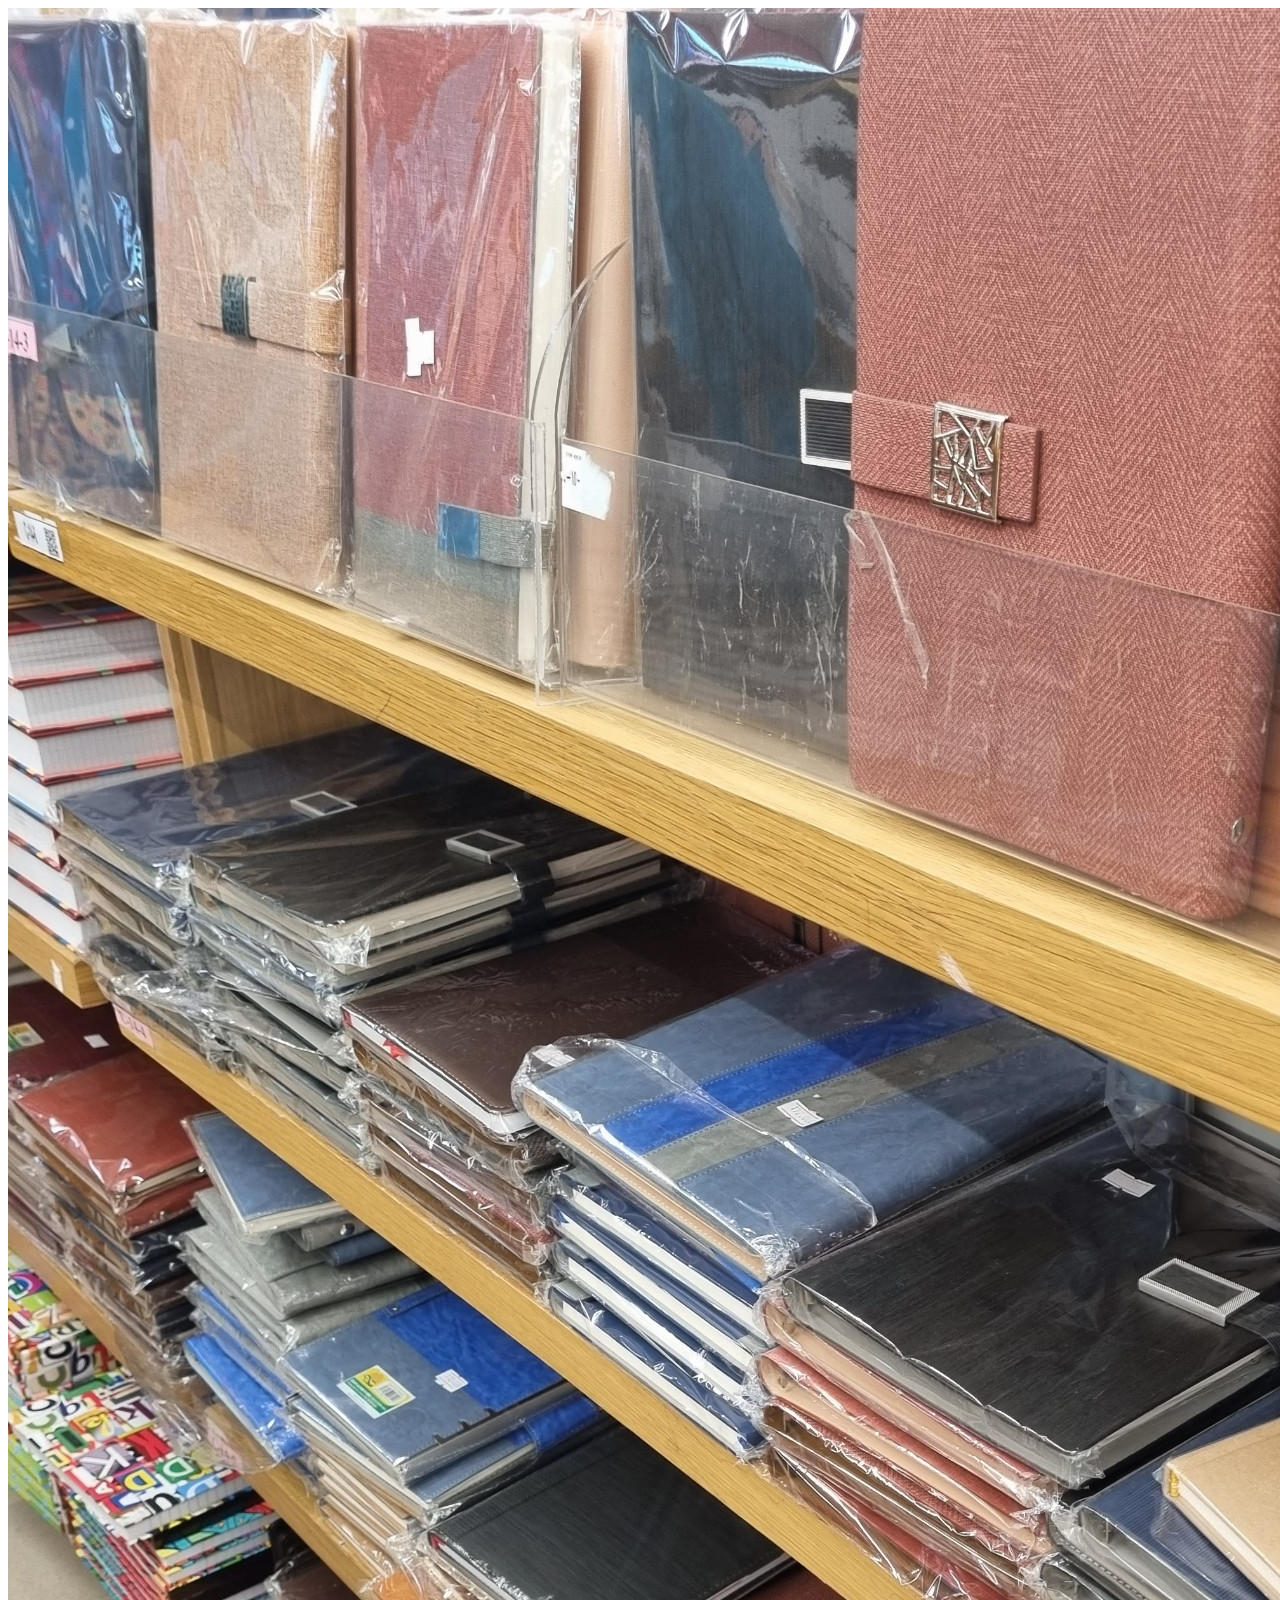
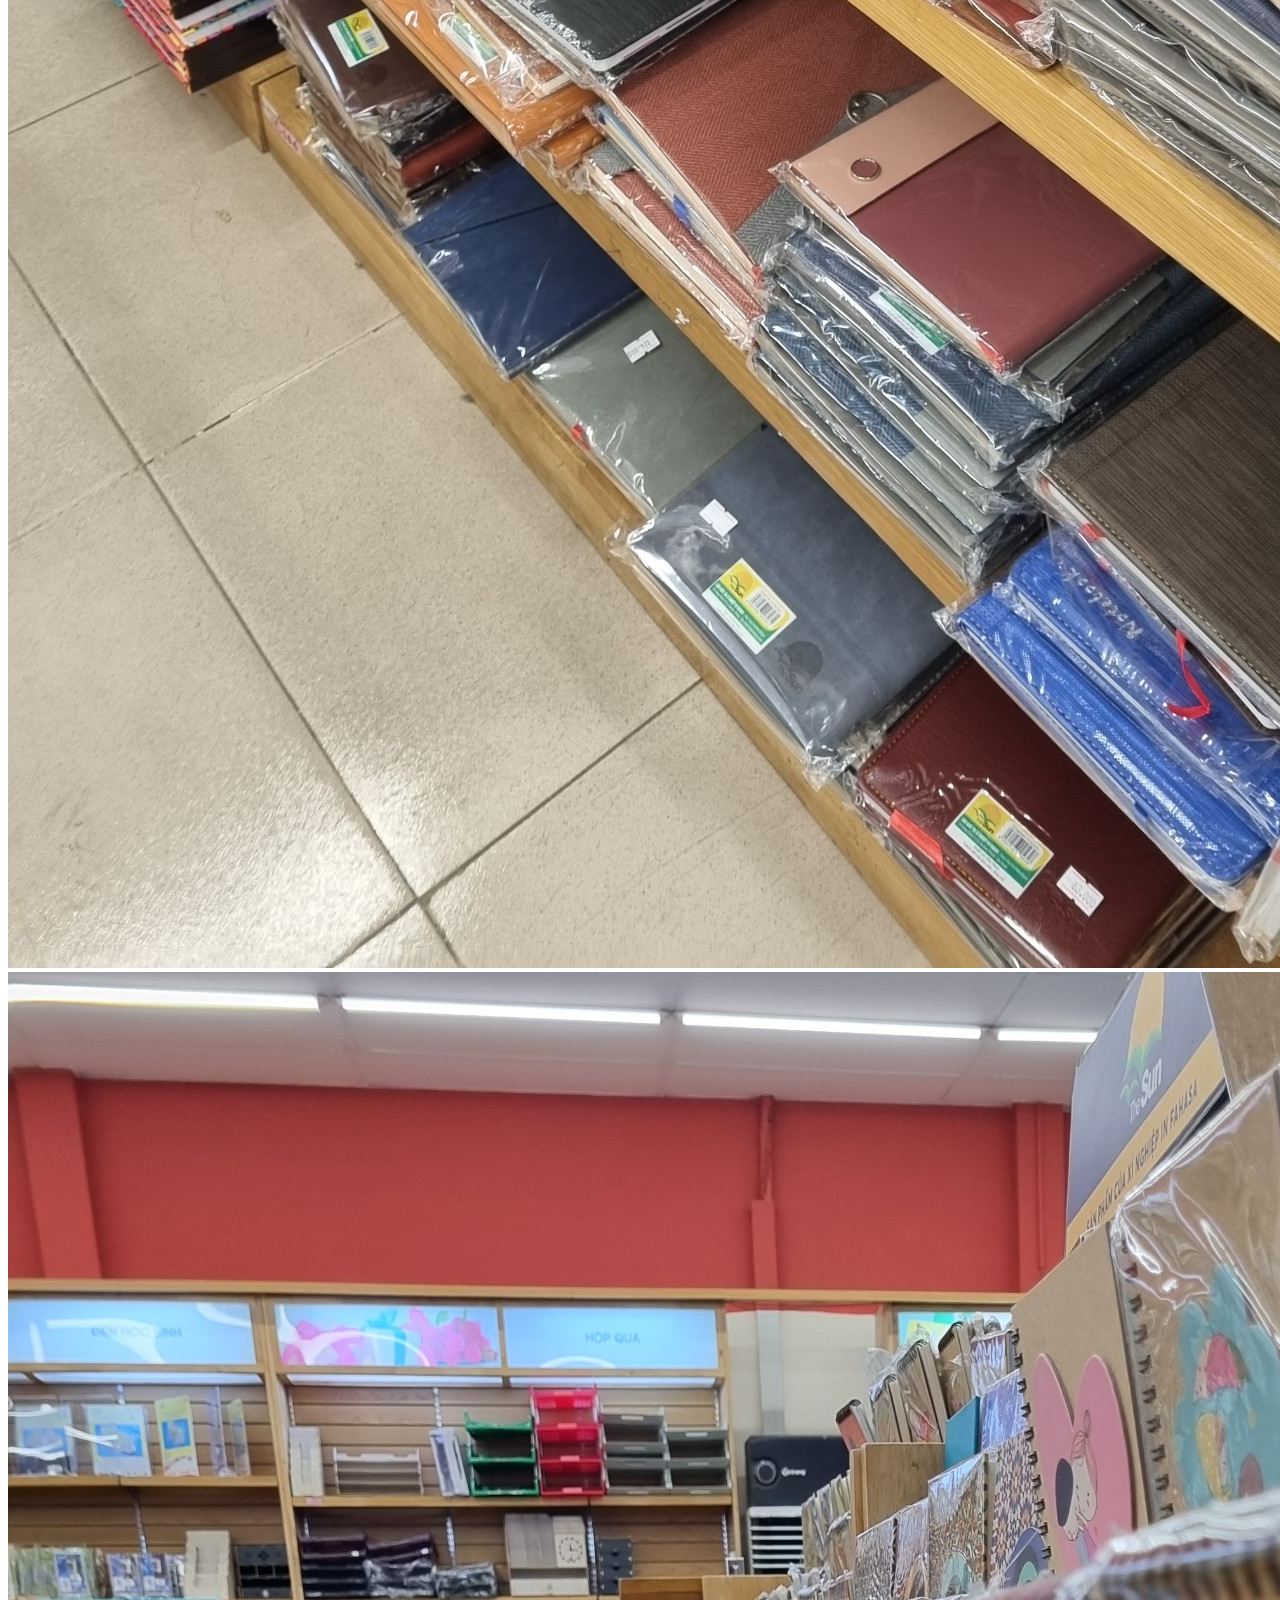
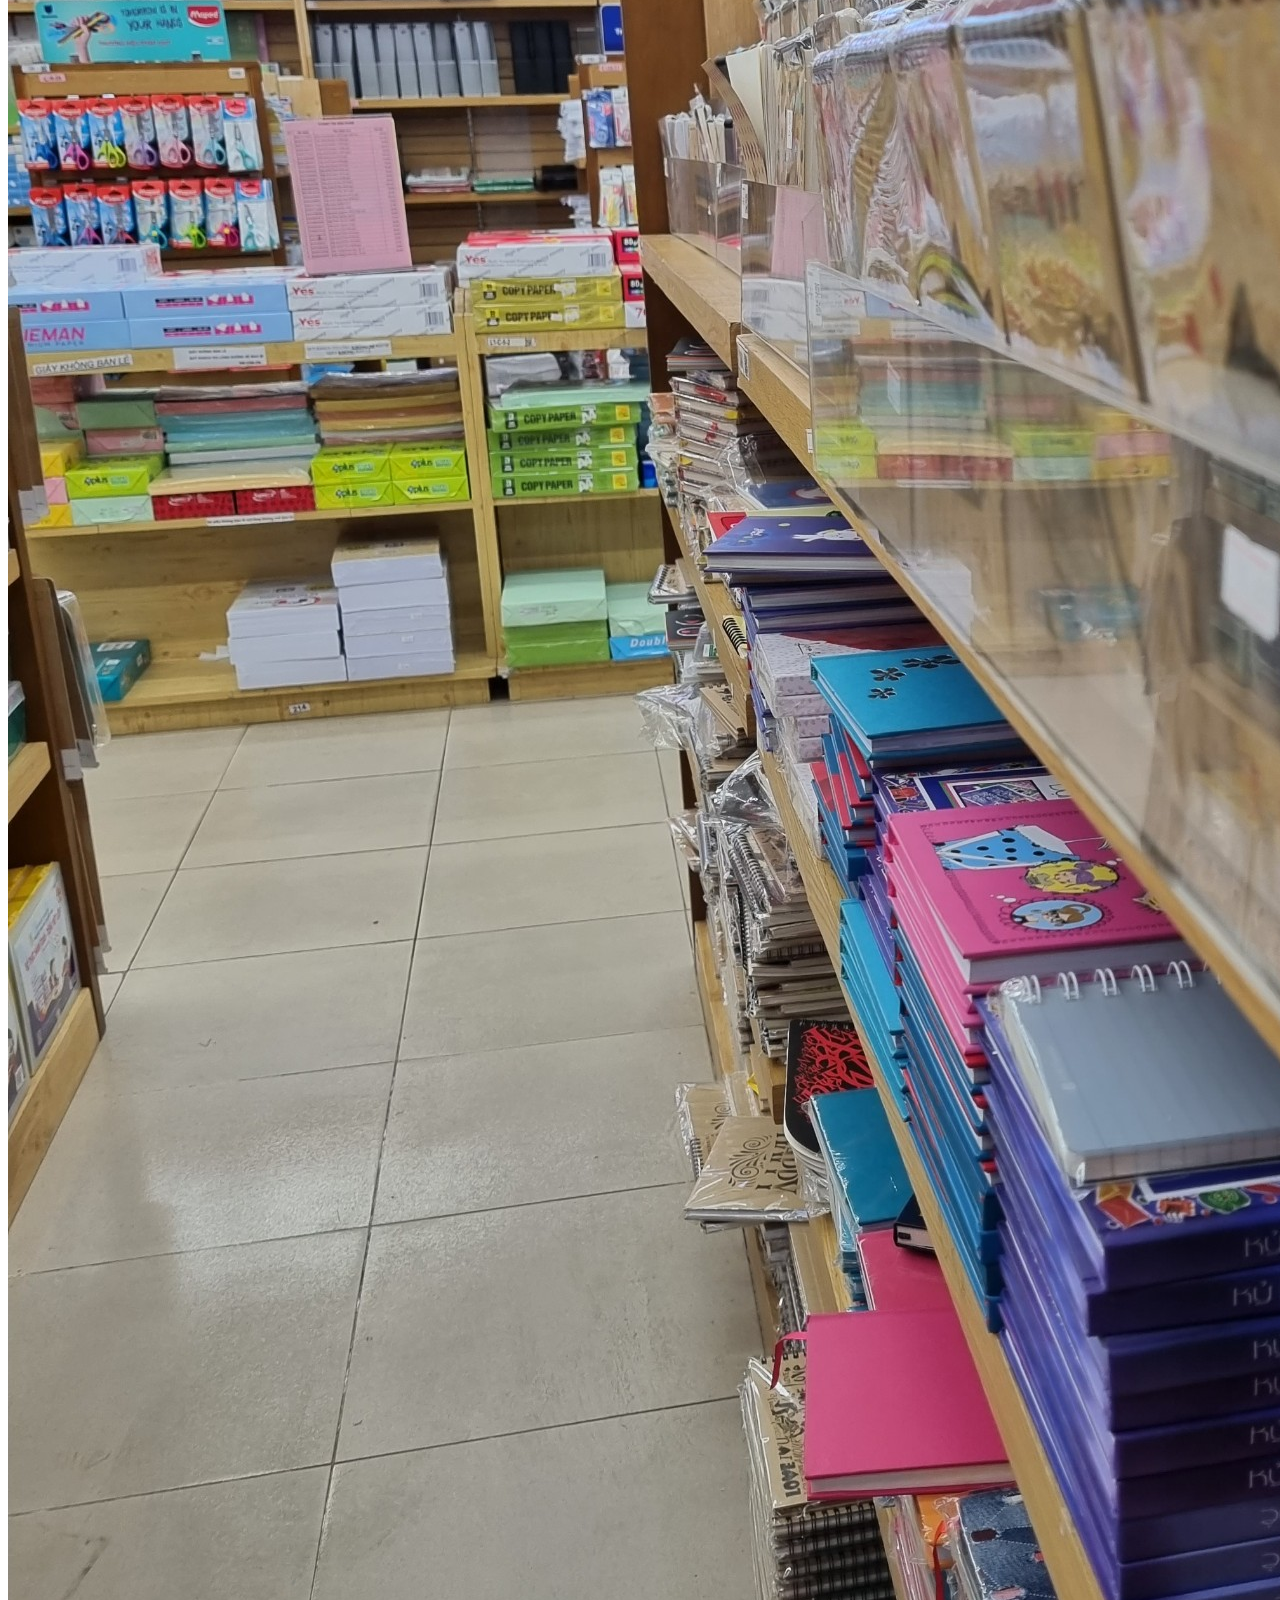
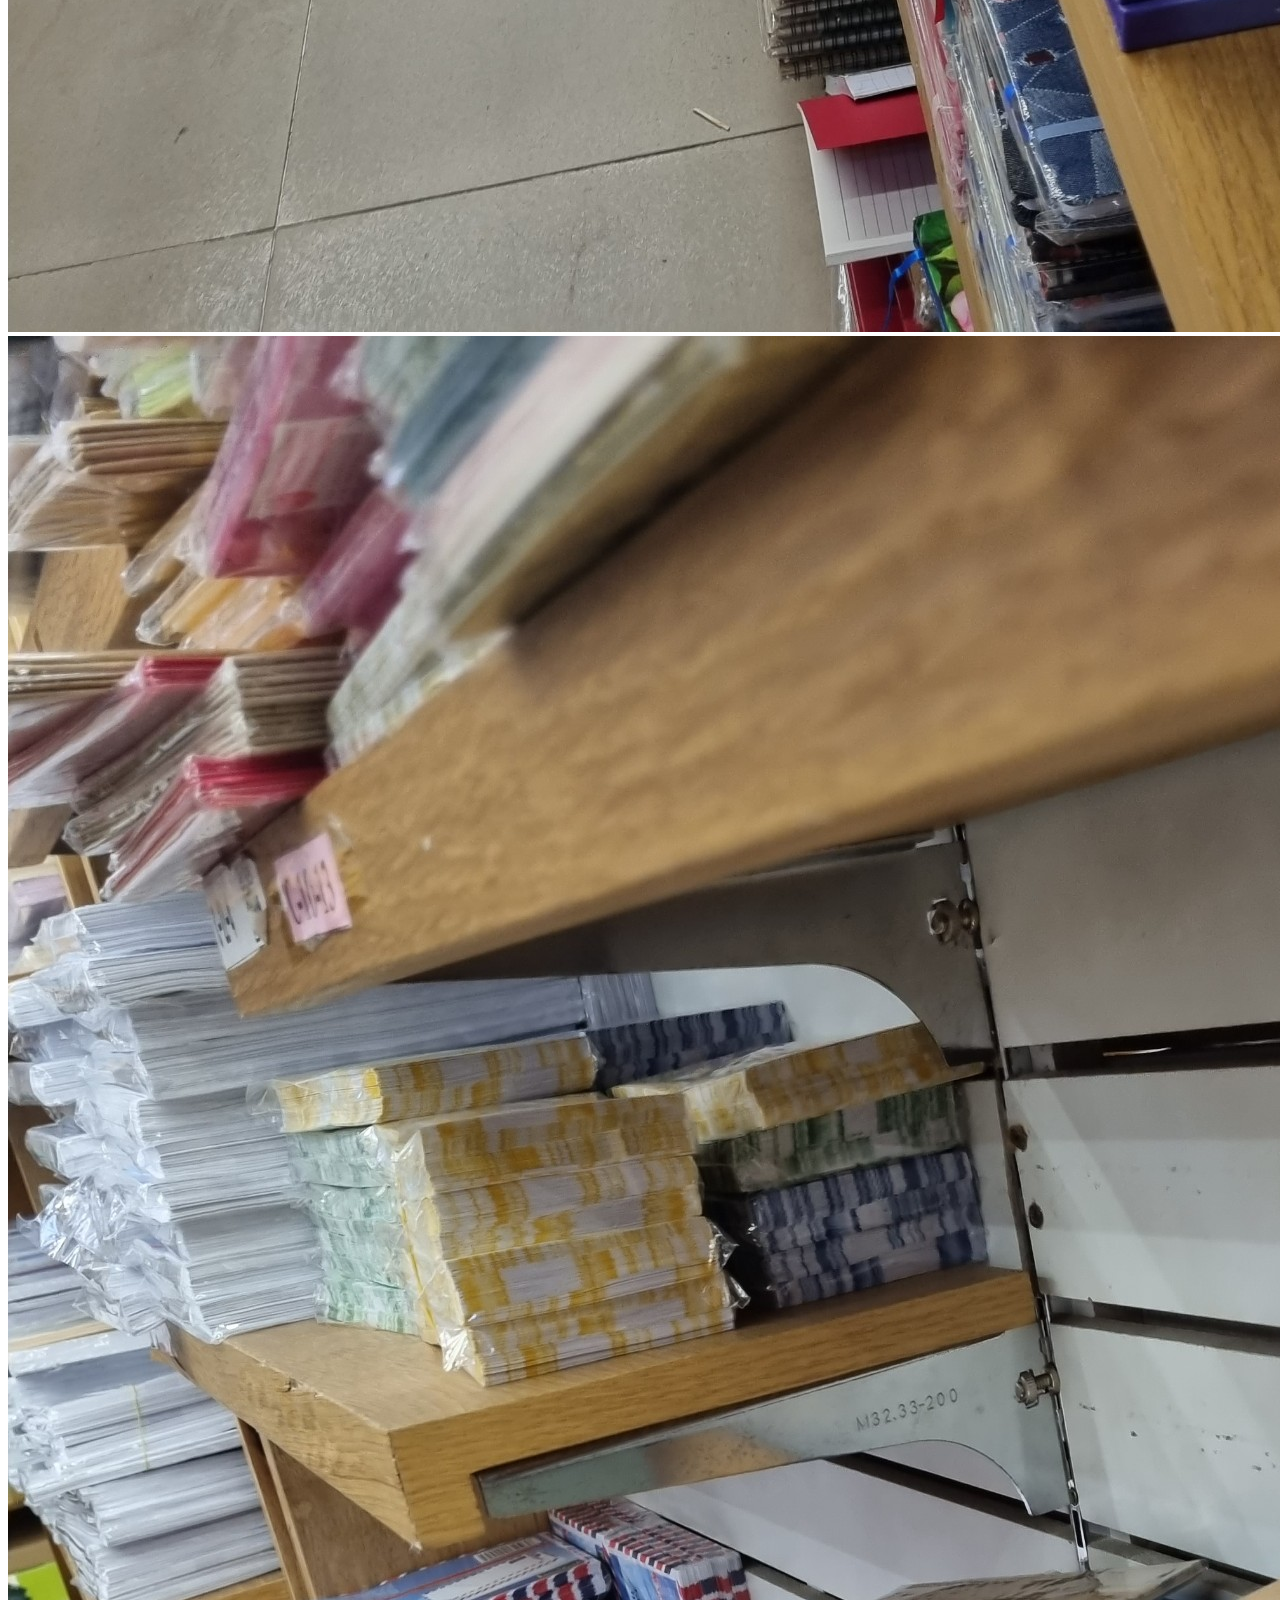
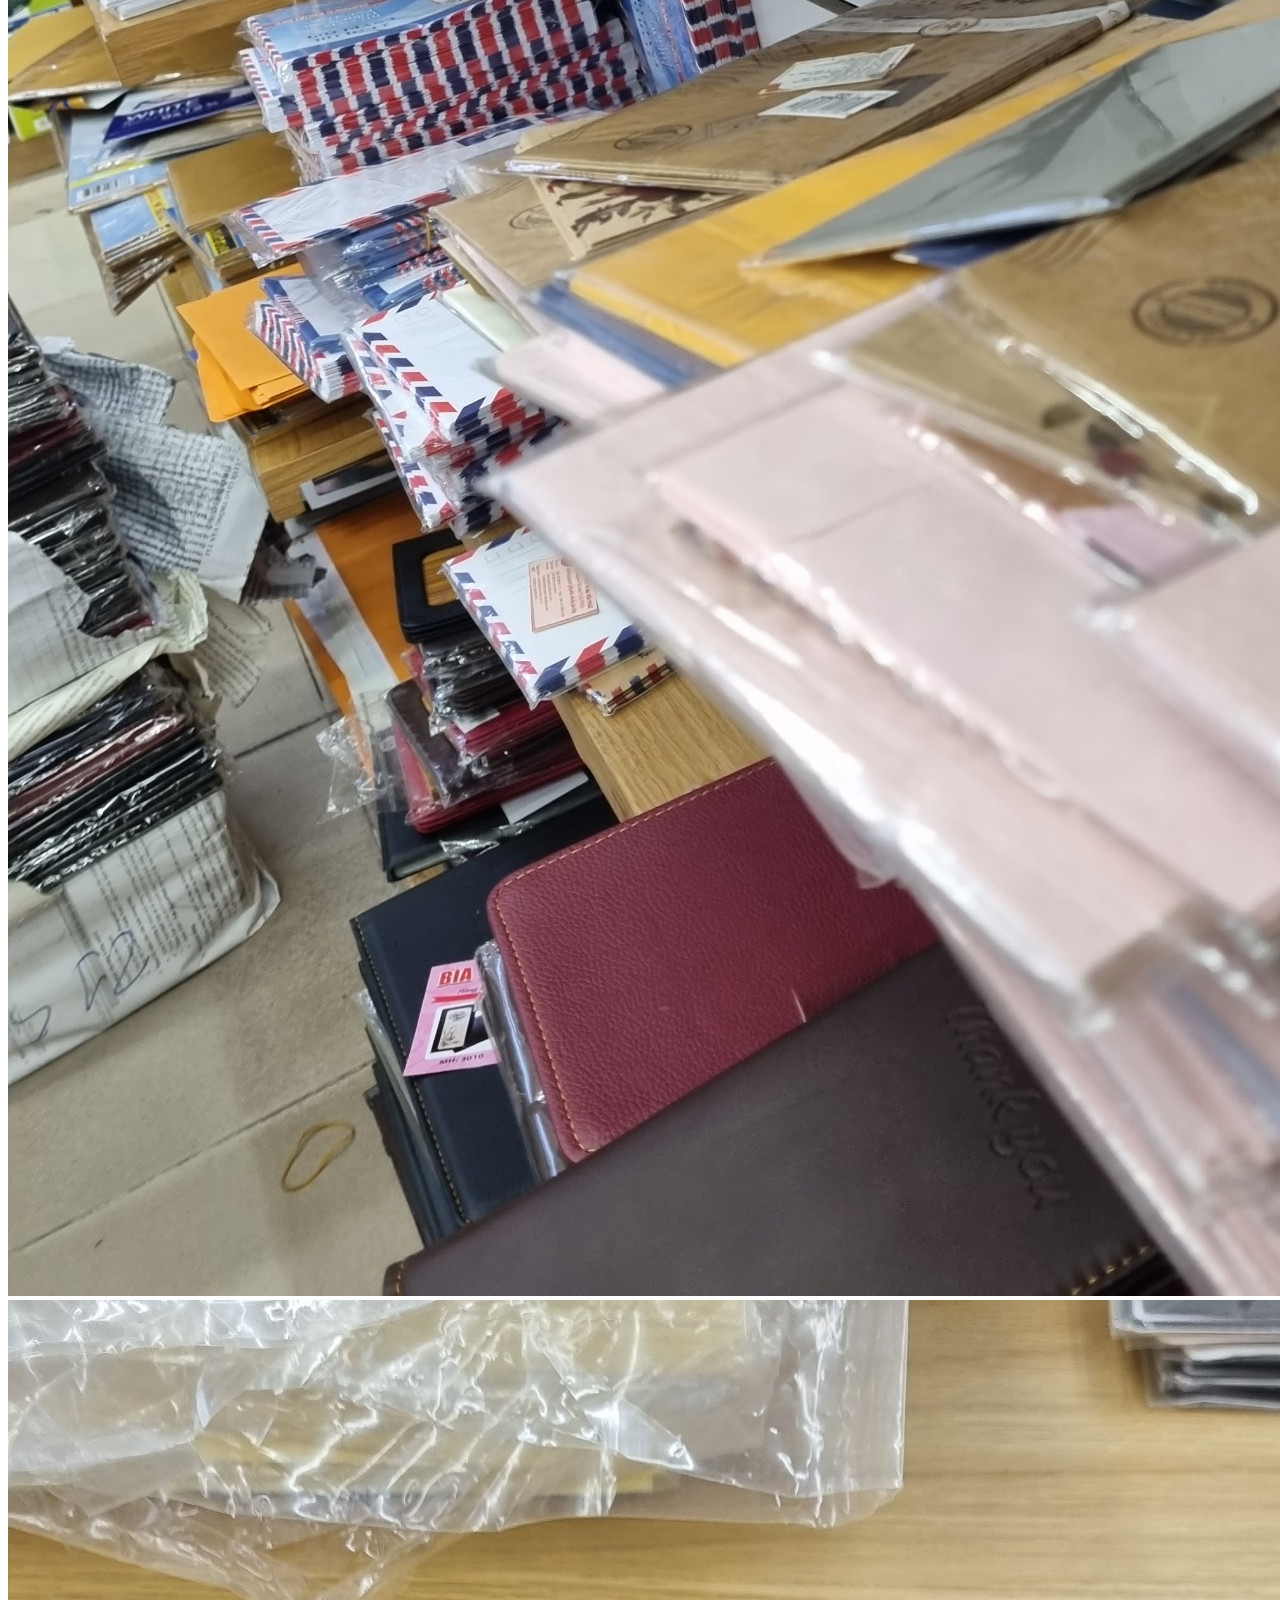
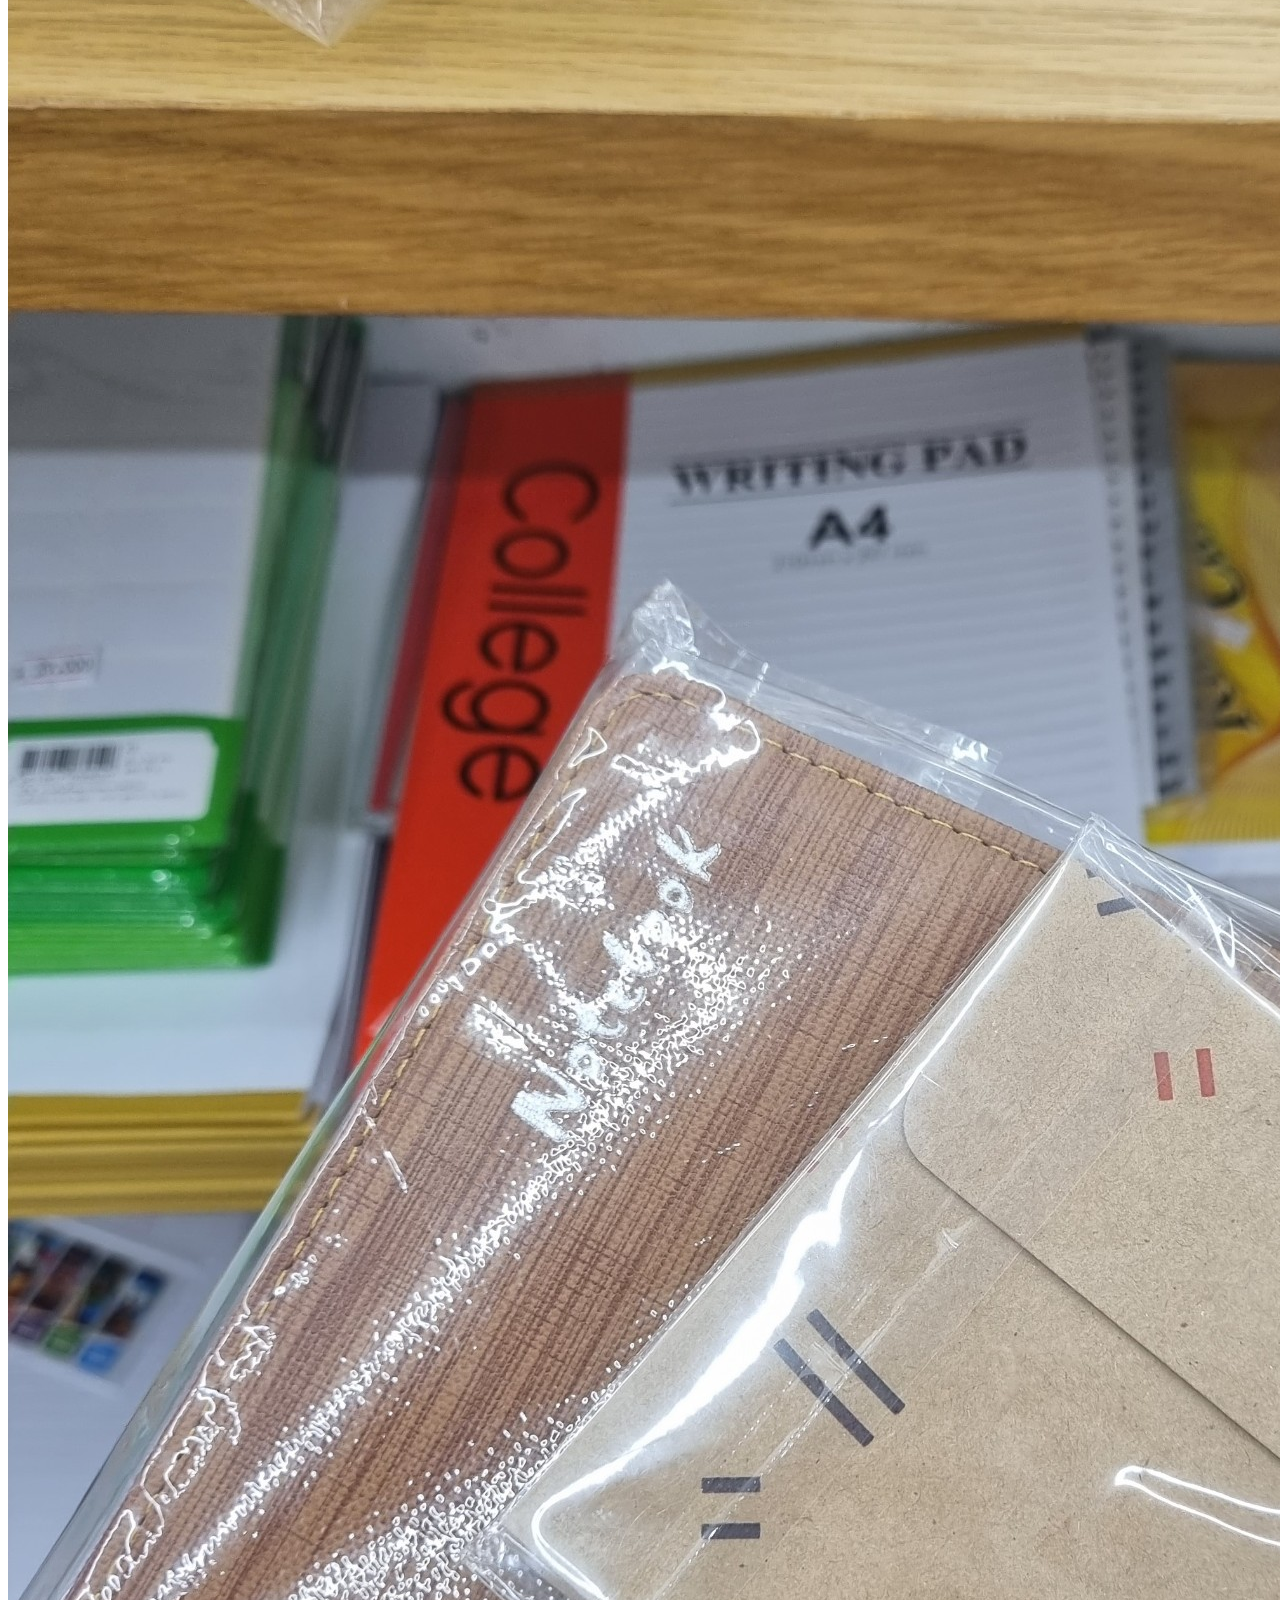
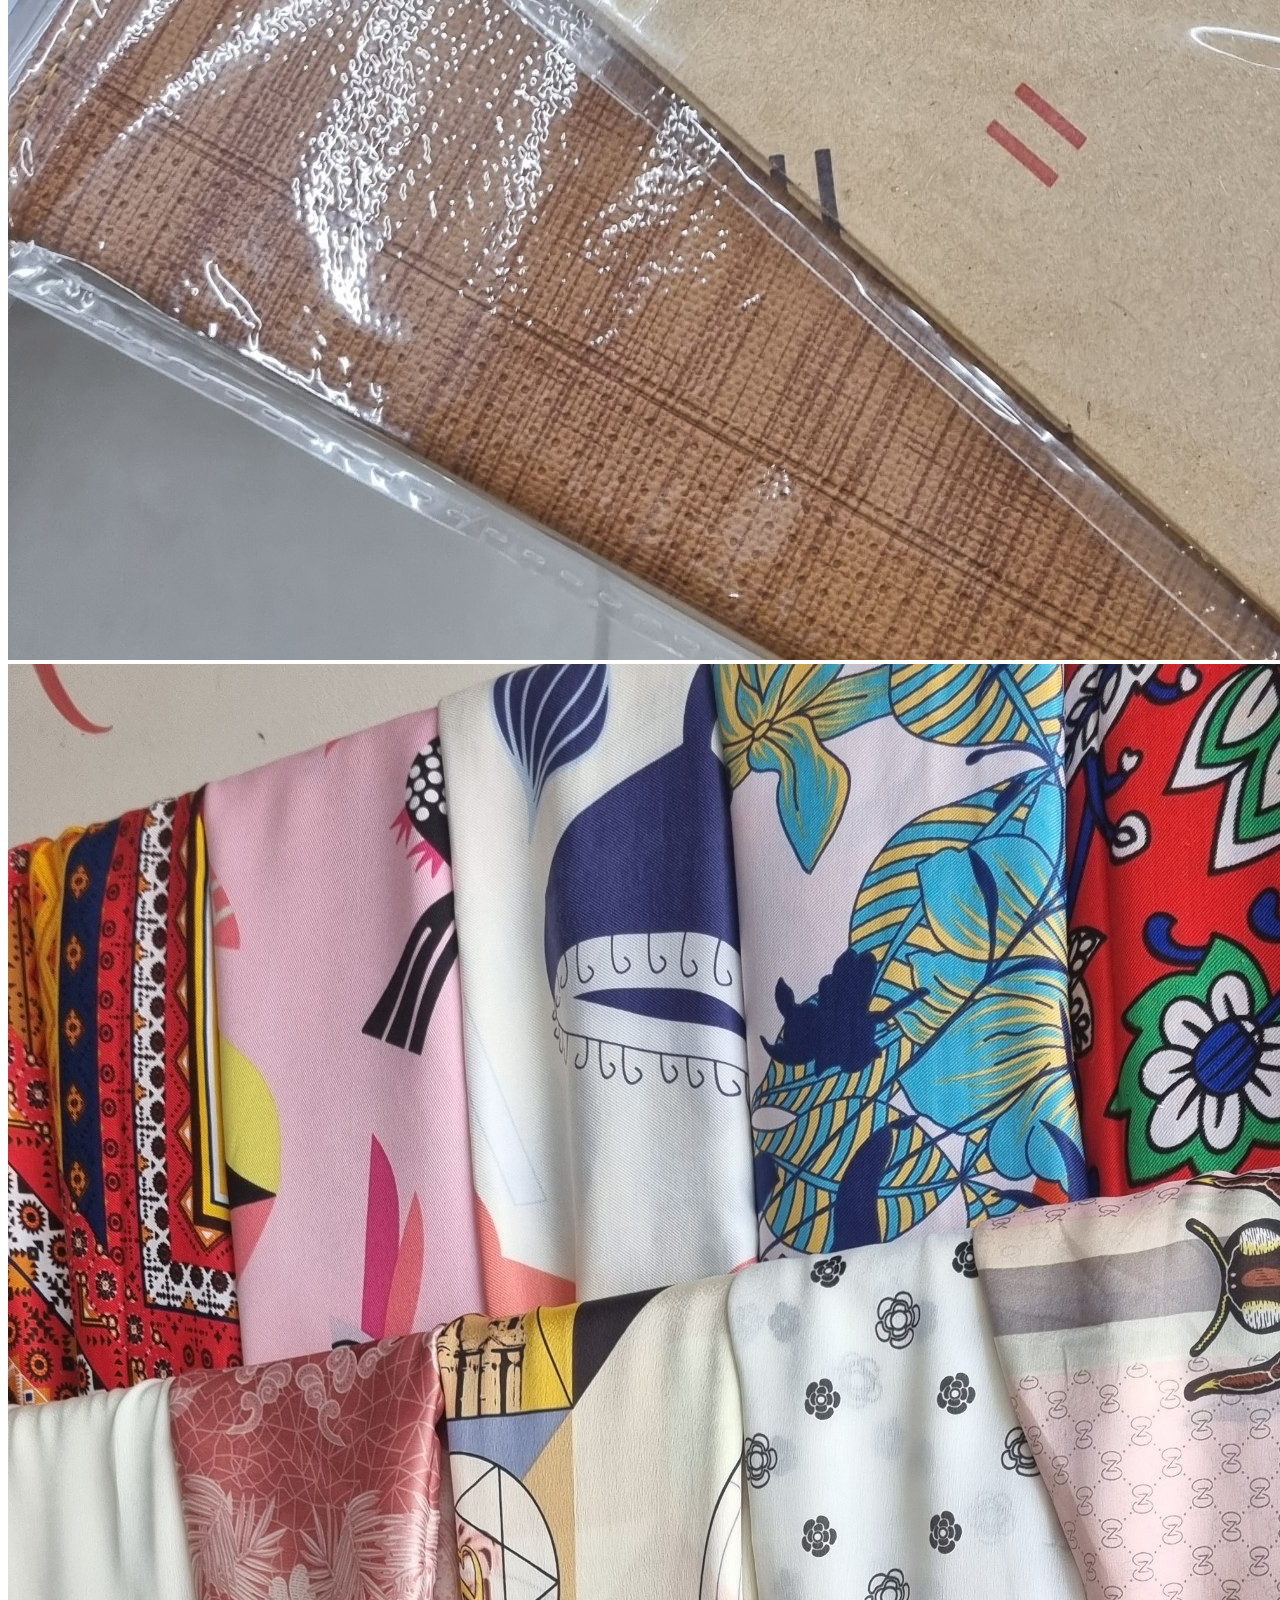
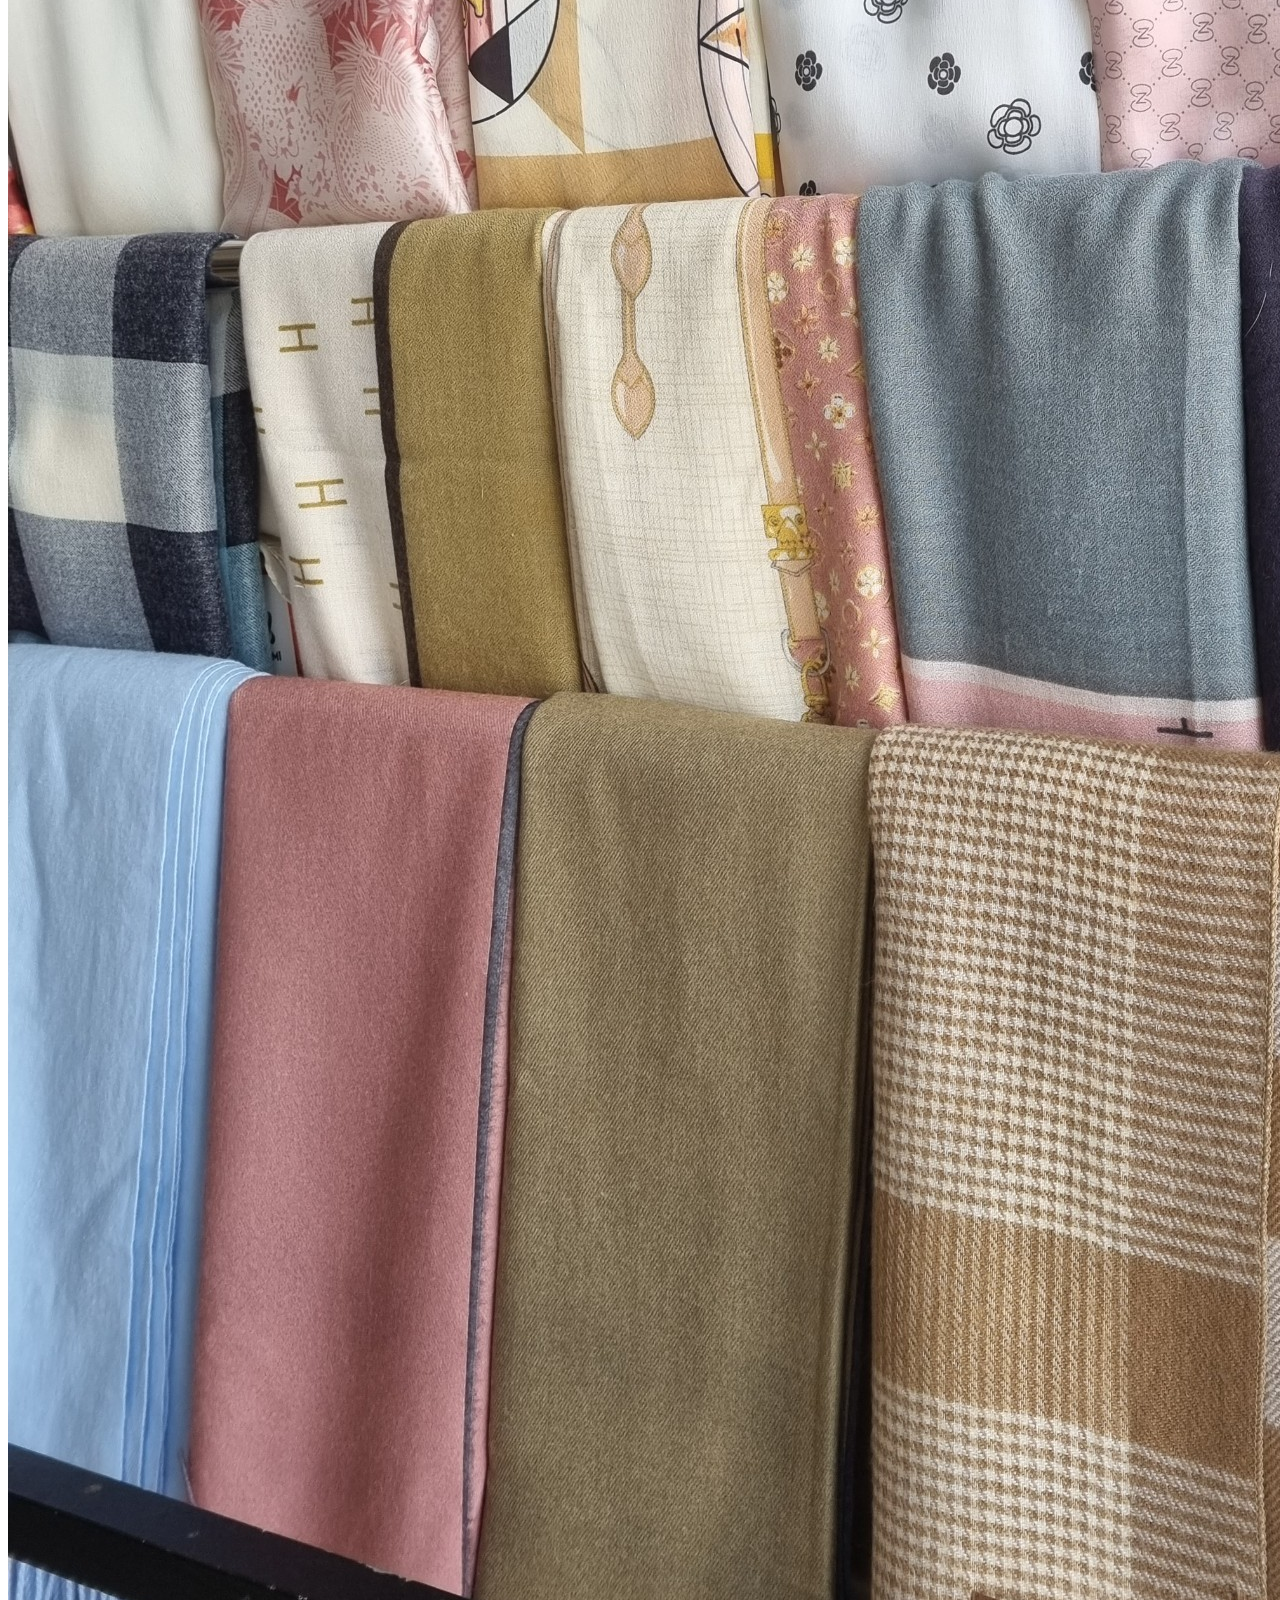
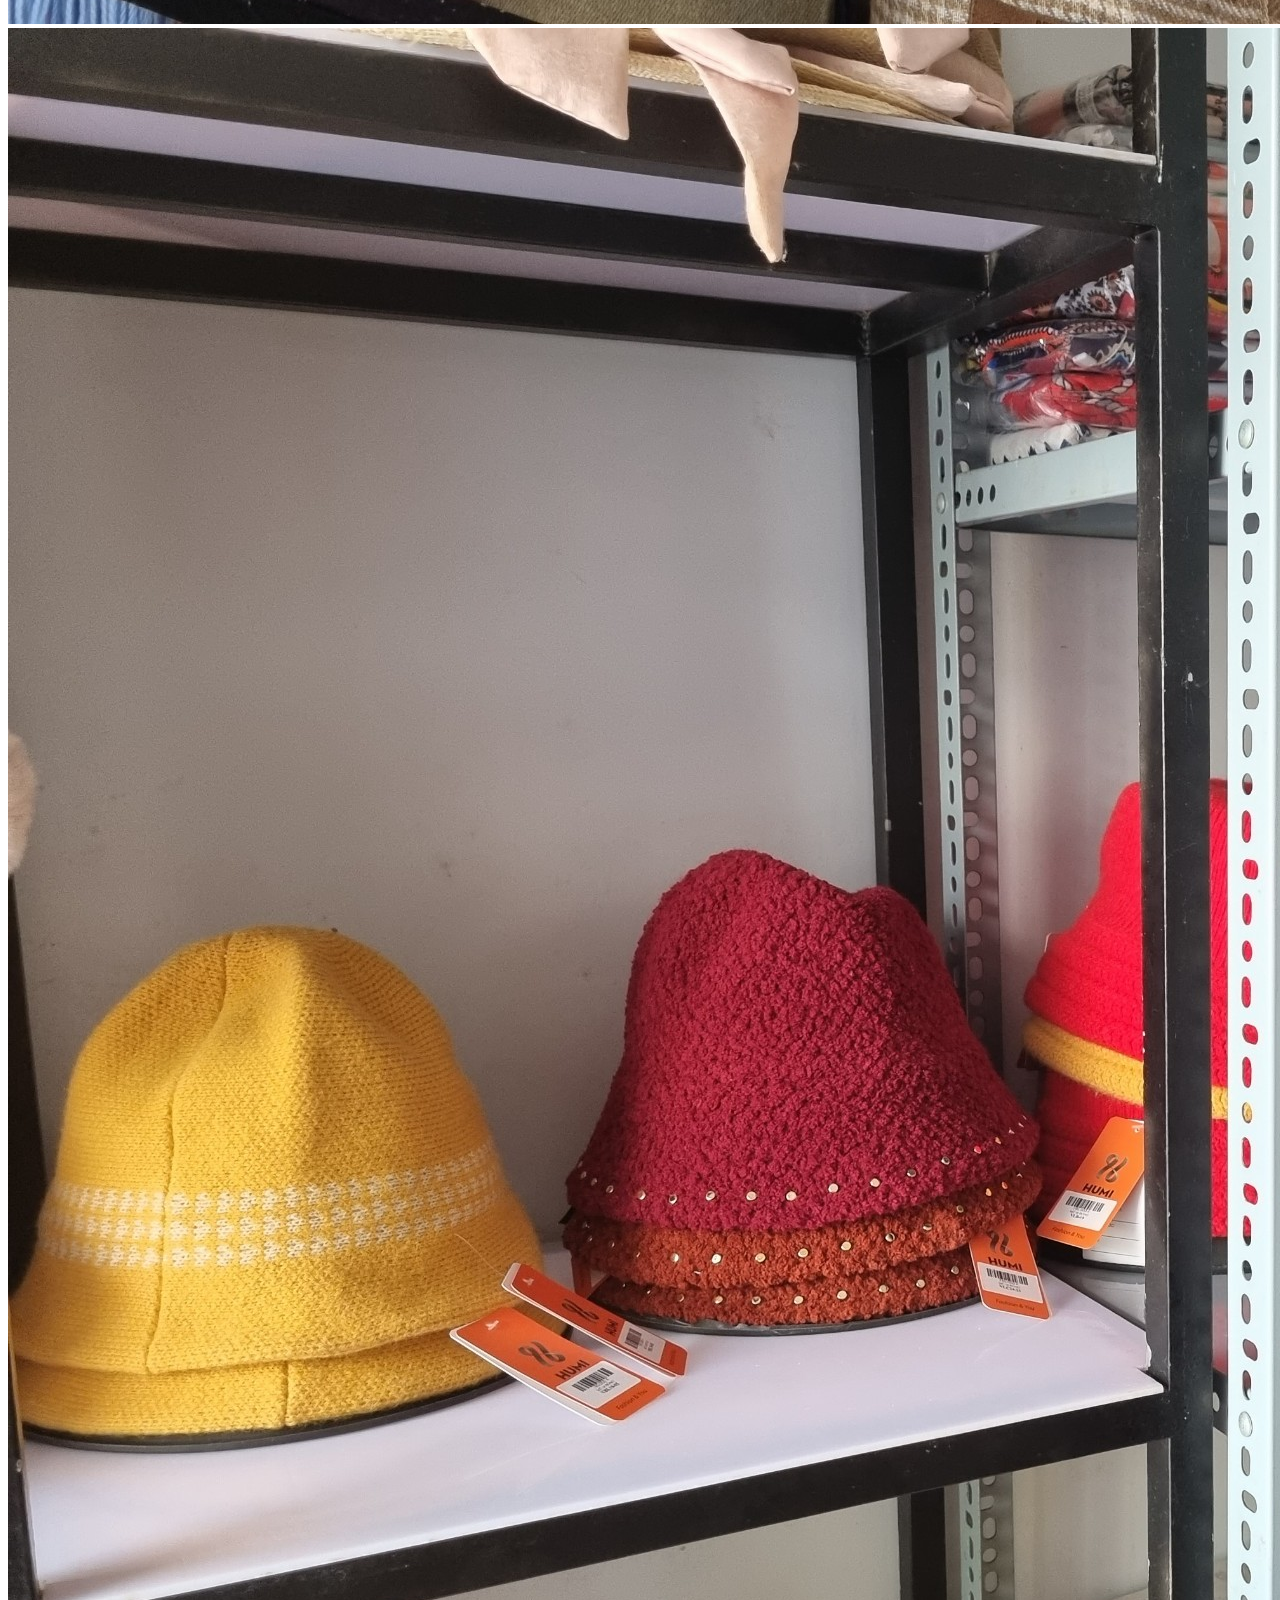
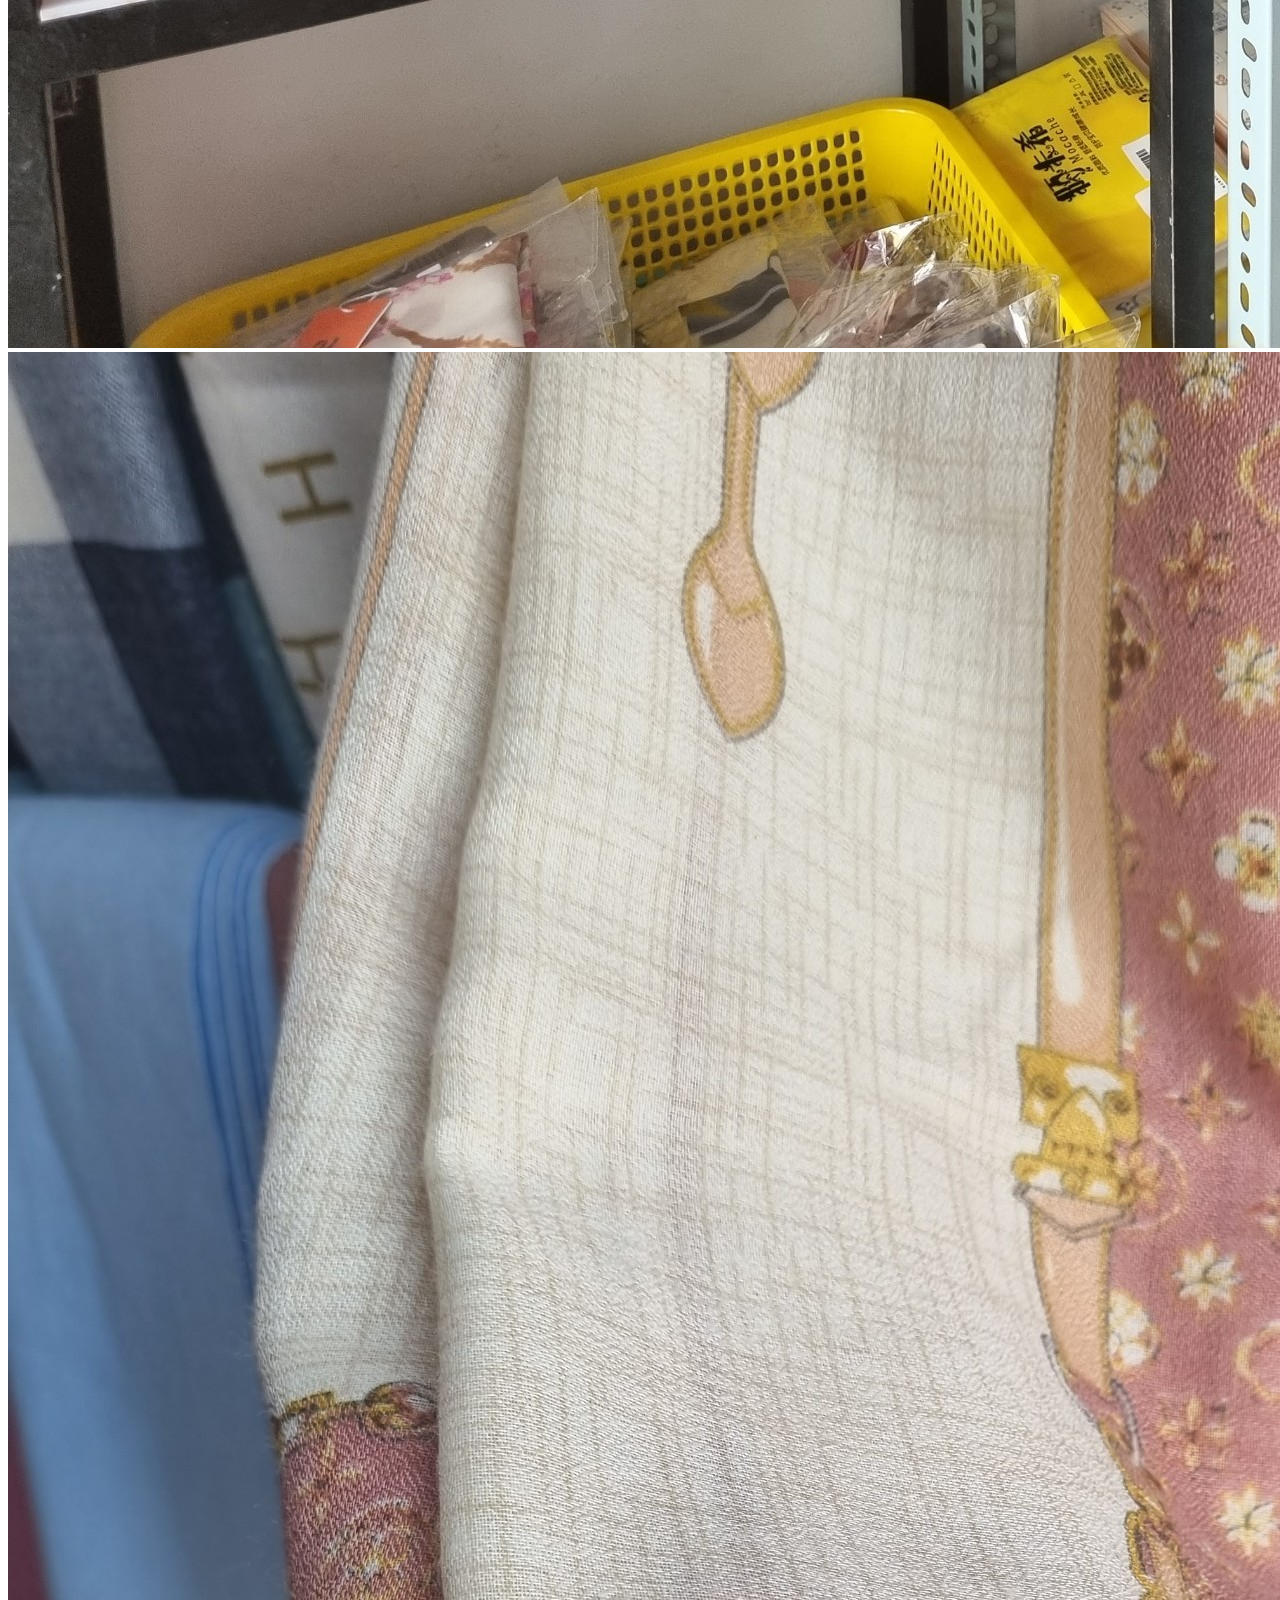
==== index.html @ 221b48e6 "update" ====
<!DOCTYPE html>
<html>
<head>
    <meta charset='utf-8'>
    <meta http-equiv='X-UA-Compatible' content='IE=edge'>
    <title>Miss you so much!</title>
    <meta name='viewport' content='width=device-width, initial-scale=1'>
    <link rel='stylesheet' type='text/css' media='screen' href='main.css'>
    <script src='main.js'></script>
</head>
<body>
    <div>   
        <span stype="--i:1"><img src="./img/1.jpg" alt=""> </span>
        <span stype="--i:2"><img src="./img/2.jpg" alt=""> </span>
        <span stype="--i:3"><img src="./img/3.jpg" alt=""> </span>
        <span stype="--i:4"><img src="./img/4.jpg" alt=""> </span>
        <span stype="--i:5"><img src="./img/5.jpg" alt=""> </span>
        <span stype="--i:6"><img src="./img/6.jpg" alt=""> </span>
        <span stype="--i:7"><img src="./img/7.jpg" alt=""> </span>
        <span stype="--i:8"><img src="./img/8.jpg" alt=""> </span>
        <span stype="--i:9"><img src="./img/9.jpg" alt=""> </span>
        <span stype="--i:10"><img src="./img/10.jpg" alt=""> </span>
        <span stype="--i:11"><img src="./img/11.jpg" alt=""> </span>
        <span stype="--i:12"><img src="./img/12.jpg" alt=""> </span>
        <span stype="--i:13"><img src="./img/13.jpg" alt=""> </span>
        <span stype="--i:14"><img src="./img/14.jpg" alt=""> </span>
        <span stype="--i:15"><img src="./img/15.jpg" alt=""> </span>
        <span stype="--i:16"><img src="./img/16.jpg" alt=""> </span>
        <span stype="--i:17"><img src="./img/17.jpg" alt=""> </span>
        <span stype="--i:18"><img src="./img/18.jpg" alt=""> </span>
        <span stype="--i:19"><img src="./img/19.jpg" alt=""> </span>
        <span stype="--i:20"><img src="./img/20.jpg" alt=""> </span>
    </div>
</body>
</html>
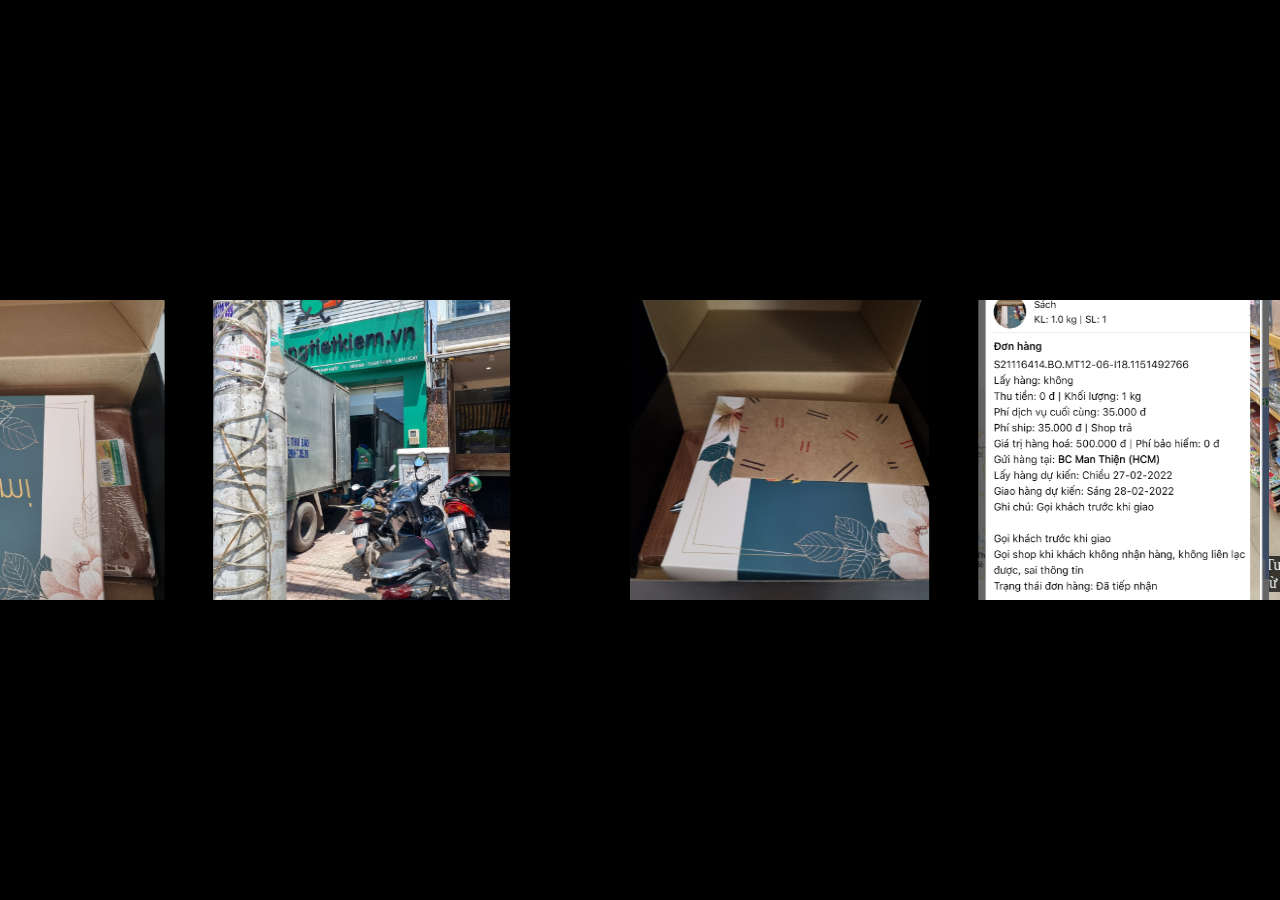
==== commit ae6ebd7a: "style" ====
--- a/index.html
+++ b/index.html
@@ -1,35 +1,71 @@
 <!DOCTYPE html>
 <html>
 <head>
-    <meta charset='utf-8'>
-    <meta http-equiv='X-UA-Compatible' content='IE=edge'>
+    <meta charset="UTF-8" />
+    <link rel='stylesheet' href='style.css'>
     <title>Miss you so much!</title>
-    <meta name='viewport' content='width=device-width, initial-scale=1'>
-    <link rel='stylesheet' type='text/css' media='screen' href='main.css'>
-    <script src='main.js'></script>
 </head>
 <body>
-    <div>   
-        <span stype="--i:1"><img src="./img/1.jpg" alt=""> </span>
-        <span stype="--i:2"><img src="./img/2.jpg" alt=""> </span>
-        <span stype="--i:3"><img src="./img/3.jpg" alt=""> </span>
-        <span stype="--i:4"><img src="./img/4.jpg" alt=""> </span>
-        <span stype="--i:5"><img src="./img/5.jpg" alt=""> </span>
-        <span stype="--i:6"><img src="./img/6.jpg" alt=""> </span>
-        <span stype="--i:7"><img src="./img/7.jpg" alt=""> </span>
-        <span stype="--i:8"><img src="./img/8.jpg" alt=""> </span>
-        <span stype="--i:9"><img src="./img/9.jpg" alt=""> </span>
-        <span stype="--i:10"><img src="./img/10.jpg" alt=""> </span>
-        <span stype="--i:11"><img src="./img/11.jpg" alt=""> </span>
-        <span stype="--i:12"><img src="./img/12.jpg" alt=""> </span>
-        <span stype="--i:13"><img src="./img/13.jpg" alt=""> </span>
-        <span stype="--i:14"><img src="./img/14.jpg" alt=""> </span>
-        <span stype="--i:15"><img src="./img/15.jpg" alt=""> </span>
-        <span stype="--i:16"><img src="./img/16.jpg" alt=""> </span>
-        <span stype="--i:17"><img src="./img/17.jpg" alt=""> </span>
-        <span stype="--i:18"><img src="./img/18.jpg" alt=""> </span>
-        <span stype="--i:19"><img src="./img/19.jpg" alt=""> </span>
-        <span stype="--i:20"><img src="./img/20.jpg" alt=""> </span>
+    <div class="slider">   
+        <span class="s1">
+            <img src="./img/1.jpg" alt="">
+            <text>Tuyên đã muốn mua cho Thảo 1 quyển sổ từ lâu rồi!</text>
+         </span>
+        <span class="s2"><img src="./img/2.jpg" alt=""> 
+            <text>Tuyên đã muốn mua cho Thảo 1 quyển sổ từ lâu rồi!</text>
+        </span>
+        <span class="s3"><img src="./img/3.jpg" alt=""> 
+            <text>Tuyên đã muốn mua cho Thảo 1 quyển sổ từ lâu rồi!</text>
+        </span>
+        <span class="s4"><img src="./img/4.jpg" alt=""> 
+        </span>
+        <span class="s5"><img src="./img/5.jpg" alt=""> 
+        </span>
+        <span class="s6"><img src="./img/6.jpg" alt=""> 
+        
+        </span>
+        <span class="s7"><img src="./img/7.jpg" alt=""> 
+        
+        </span>
+        <span class="s8"><img src="./img/8.jpg" alt=""> 
+        
+        </span>
+        <span class="s9"><img src="./img/9.jpg" alt=""> 
+        
+        </span>
+        <span class="s10"><img src="./img/10.jpg" alt=""> 
+        
+        </span>
+        <span class="s11"><img src="./img/11.jpg" alt=""> 
+        
+        </span>
+        <span class="s12"><img src="./img/12.jpg" alt=""> 
+        
+        </span>
+        <span class="s13"><img src="./img/13.jpg" alt=""> 
+        
+        </span>
+        <span class="s14"><img src="./img/14.jpg" alt="">
+        
+        </span>
+        <span class="s15"><img src="./img/15.jpg" alt="">
+        
+        </span>
+        <span class="s16"><img src="./img/16.jpg" alt="">
+        
+        </span>
+        <span class="s17"><img src="./img/17.jpg" alt="">
+        
+        </span>
+        <span class="s18"><img src="./img/18.jpg" alt=""> 
+        
+        </span>
+        <span class="s19"><img src="./img/19.jpg" alt=""> 
+        
+        </span>
+        <span class="s20"><img src="./img/20.jpg" alt="">
+        
+        </span>
     </div>
 </body>
 </html>--- a/style.css
+++ b/style.css
@@ -0,0 +1,144 @@
+*
+{
+    margin: 0;
+    padding: 0;
+    box-sizing: border-box;
+}
+
+body 
+{
+    background: #000;
+    height: 100vh;
+    display: flex;
+    align-items: center;
+    justify-content: center;
+    overflow: hidden;
+}
+
+.slider{
+    position: relative;
+    width: 300px;
+    height: 300px;
+    transform-style: preserve-3d;
+    animation: rotate 30s linear infinite;
+}
+@keyframes rotate 
+{
+    0% 
+    {
+        transform: perspective(2000px) rotateY(0deg);
+    }
+    100% 
+    {
+        transform: perspective(2000px) rotateY(2000deg);
+    }
+}
+
+.slider span {
+    position: absolute;
+    top: 0;
+    left: 0;
+    width: 100%;
+    height: 100%;
+    transform-origin: center;
+    transform-style: preserve-3d;
+    /* transform: rotateY(calc(var(--i)* 22deg)) translateZ(2000px); */
+}
+.s1 {
+    transform: rotateY(calc(1* 22deg)) translateZ(2000px);
+}.s2 {
+    transform: rotateY(calc(2* 22deg)) translateZ(2000px);
+}.s3 {
+    transform: rotateY(calc(3* 22deg)) translateZ(2000px);
+}.s4 {
+    transform: rotateY(calc(4* 22deg)) translateZ(2000px);
+}.s5 {
+    transform: rotateY(calc(5* 22deg)) translateZ(2000px);
+}.s6 {
+    transform: rotateY(calc(6* 22deg)) translateZ(2000px);
+}.s7 {
+    transform: rotateY(calc(7* 22deg)) translateZ(2000px);
+}.s8 {
+    transform: rotateY(calc(8* 22deg)) translateZ(2000px);
+}.s9 {
+    transform: rotateY(calc(9* 22deg)) translateZ(2000px);
+}.s10 {
+    transform: rotateY(calc(10* 22deg)) translateZ(2000px);
+}.s11 {
+    transform: rotateY(calc(11* 22deg)) translateZ(2000px);
+}.s12 {
+    transform: rotateY(calc(12* 22deg)) translateZ(2000px);
+}.s13 {
+    transform: rotateY(calc(13* 22deg)) translateZ(2000px);
+}.s14 {
+    transform: rotateY(calc(14* 22deg)) translateZ(2000px);
+}.s15 {
+    transform: rotateY(calc(15* 22deg)) translateZ(2000px);
+}.s16 {
+    transform: rotateY(calc(16* 22deg)) translateZ(2000px);
+}.s17 {
+    transform: rotateY(calc(17* 22deg)) translateZ(2000px);
+}.s18 {
+    transform: rotateY(calc(18* 22deg)) translateZ(2000px);
+}.s19 {
+    transform: rotateY(calc(19* 22deg)) translateZ(2000px);
+}.s20 {
+    transform: rotateY(calc(20* 22deg)) translateZ(2000px);
+}
+.slider span img{
+    position: absolute;
+    top: 0;
+    left: 0;
+    width: 100%;
+    height: 100%;
+    /* border-radius: 100px; */
+    object-fit: cover;
+    /* transition: 2s; */
+}
+.slider span text{
+    position: absolute;
+    bottom: 8px;
+    left: 16px;
+    background-color: rgba(0, 0, 0, 0.7);
+    color: aliceblue;
+}
+/* .box 
+{
+    position: relative;
+    height: 200px;
+    width: 200px;
+    transform-style: preserve-3d;
+    animation: animate 20s linear infinite;
+}
+@keyframes animate 
+{
+    0% 
+    {
+        transform: perspective(2000px) rotateY(0deg);
+    }
+    100% 
+    {
+        transform: perspective(2000px) rotateY(360deg);
+    }
+}
+.box span
+{
+    position: absolute;
+    top: 0;
+    left: 0;    
+    width: 100%;
+    height: 100%;
+    transform-origin: center;
+    transform-style: preserve-3d;
+    transform: rotateY(calc(var(--i)* 22deg)) translateZ(400px);
+}
+
+.box span img
+{
+    position: absolute;
+    top: 0;
+    left: 0;
+    height: 100%;
+    width: 100%;
+    object-fit: cover;
+}  */
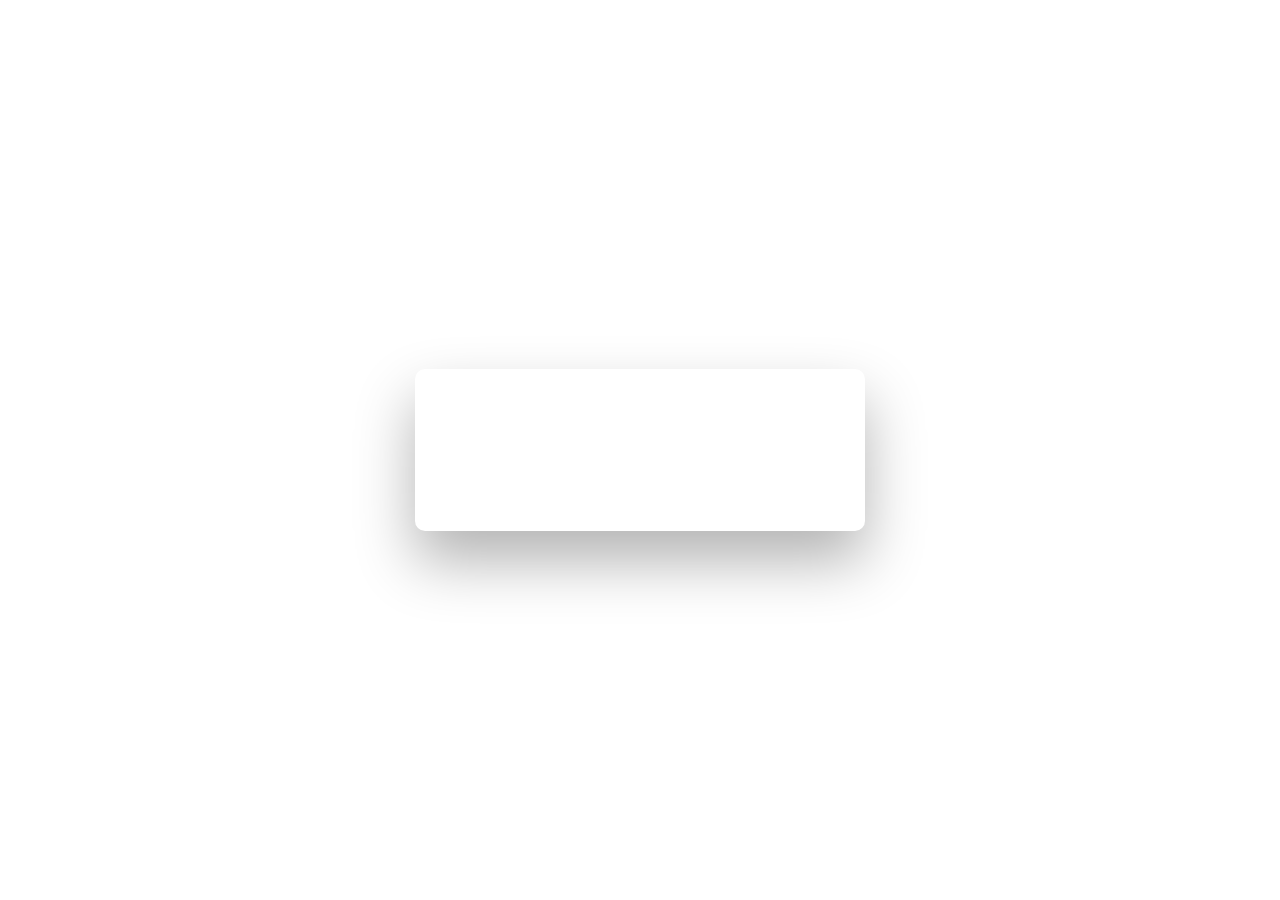
==== commit 37a8f834: "login form" ====
--- a/index.html
+++ b/index.html
@@ -1,71 +1,20 @@
+
+<!------ Include the above in your HEAD tag ---------->
 <!DOCTYPE html>
 <html>
 <head>
-    <meta charset="UTF-8" />
-    <link rel='stylesheet' href='style.css'>
-    <title>Miss you so much!</title>
+  <link href="//maxcdn.bootstrapcdn.com/bootstrap/4.0.0/css/bootstrap.min.css" rel="stylesheet" id="bootstrap-css">
+  <script src="//maxcdn.bootstrapcdn.com/bootstrap/4.0.0/js/bootstrap.min.js"></script>
+  <script src="//cdnjs.cloudflare.com/ajax/libs/jquery/3.2.1/jquery.min.js"></script>
+  <link rel='stylesheet' href='login.css'>
 </head>
 <body>
-    <div class="slider">   
-        <span class="s1">
-            <img src="./img/1.jpg" alt="">
-            <text>Tuyên đã muốn mua cho Thảo 1 quyển sổ từ lâu rồi!</text>
-         </span>
-        <span class="s2"><img src="./img/2.jpg" alt=""> 
-            <text>Tuyên đã muốn mua cho Thảo 1 quyển sổ từ lâu rồi!</text>
-        </span>
-        <span class="s3"><img src="./img/3.jpg" alt=""> 
-            <text>Tuyên đã muốn mua cho Thảo 1 quyển sổ từ lâu rồi!</text>
-        </span>
-        <span class="s4"><img src="./img/4.jpg" alt=""> 
-        </span>
-        <span class="s5"><img src="./img/5.jpg" alt=""> 
-        </span>
-        <span class="s6"><img src="./img/6.jpg" alt=""> 
-        
-        </span>
-        <span class="s7"><img src="./img/7.jpg" alt=""> 
-        
-        </span>
-        <span class="s8"><img src="./img/8.jpg" alt=""> 
-        
-        </span>
-        <span class="s9"><img src="./img/9.jpg" alt=""> 
-        
-        </span>
-        <span class="s10"><img src="./img/10.jpg" alt=""> 
-        
-        </span>
-        <span class="s11"><img src="./img/11.jpg" alt=""> 
-        
-        </span>
-        <span class="s12"><img src="./img/12.jpg" alt=""> 
-        
-        </span>
-        <span class="s13"><img src="./img/13.jpg" alt=""> 
-        
-        </span>
-        <span class="s14"><img src="./img/14.jpg" alt="">
-        
-        </span>
-        <span class="s15"><img src="./img/15.jpg" alt="">
-        
-        </span>
-        <span class="s16"><img src="./img/16.jpg" alt="">
-        
-        </span>
-        <span class="s17"><img src="./img/17.jpg" alt="">
-        
-        </span>
-        <span class="s18"><img src="./img/18.jpg" alt=""> 
-        
-        </span>
-        <span class="s19"><img src="./img/19.jpg" alt=""> 
-        
-        </span>
-        <span class="s20"><img src="./img/20.jpg" alt="">
-        
-        </span>
-    </div>
-</body>
-</html>+<div class="wrapper fadeInDown">
+  <div id="formContent">
+    <form>
+      <input type="text" id="login" class="fadeIn second" name="login" placeholder="Khi nào có pass quay lại nhé!">
+      <input type="submit" class="fadeIn fourth" value="Bấm vô đây khi có pass nhé">
+    </form>
+  </div>
+</div>
+</body>--- a/login.css
+++ b/login.css
@@ -0,0 +1,263 @@
+
+/* BASIC */
+
+html {
+    background-color: #56baed;
+  }
+  
+  body {
+    font-family: "Poppins", sans-serif;
+    height: 100vh;
+  }
+  
+  a {
+    color: #92badd;
+    display:inline-block;
+    text-decoration: none;
+    font-weight: 400;
+  }
+  
+  h2 {
+    text-align: center;
+    font-size: 16px;
+    font-weight: 600;
+    text-transform: uppercase;
+    display:inline-block;
+    margin: 40px 8px 10px 8px; 
+    color: #cccccc;
+  }
+  
+  
+  
+  /* STRUCTURE */
+  
+  .wrapper {
+    display: flex;
+    align-items: center;
+    flex-direction: column; 
+    justify-content: center;
+    width: 100%;
+    min-height: 100%;
+    padding: 20px;
+  }
+  
+  #formContent {
+    -webkit-border-radius: 10px 10px 10px 10px;
+    border-radius: 10px 10px 10px 10px;
+    background: #fff;
+    padding: 30px;
+    width: 90%;
+    max-width: 450px;
+    position: relative;
+    padding: 0px;
+    -webkit-box-shadow: 0 30px 60px 0 rgba(0,0,0,0.3);
+    box-shadow: 0 30px 60px 0 rgba(0,0,0,0.3);
+    text-align: center;
+  }
+  
+  #formFooter {
+    background-color: #f6f6f6;
+    border-top: 1px solid #dce8f1;
+    padding: 25px;
+    text-align: center;
+    -webkit-border-radius: 0 0 10px 10px;
+    border-radius: 0 0 10px 10px;
+  }
+  
+  
+  
+  /* TABS */
+  
+  h2.inactive {
+    color: #cccccc;
+  }
+  
+  h2.active {
+    color: #0d0d0d;
+    border-bottom: 2px solid #5fbae9;
+  }
+  
+  
+  
+  /* FORM TYPOGRAPHY*/
+  
+  input[type=button], input[type=submit], input[type=reset]  {
+    background-color: #56baed;
+    border: none;
+    color: white;
+    padding: 15px 80px;
+    text-align: center;
+    text-decoration: none;
+    display: inline-block;
+    text-transform: uppercase;
+    font-size: 13px;
+    -webkit-box-shadow: 0 10px 30px 0 rgba(95,186,233,0.4);
+    box-shadow: 0 10px 30px 0 rgba(95,186,233,0.4);
+    -webkit-border-radius: 5px 5px 5px 5px;
+    border-radius: 5px 5px 5px 5px;
+    margin: 5px 20px 40px 20px;
+    -webkit-transition: all 0.3s ease-in-out;
+    -moz-transition: all 0.3s ease-in-out;
+    -ms-transition: all 0.3s ease-in-out;
+    -o-transition: all 0.3s ease-in-out;
+    transition: all 0.3s ease-in-out;
+  }
+  
+  input[type=button]:hover, input[type=submit]:hover, input[type=reset]:hover  {
+    background-color: #39ace7;
+  }
+  
+  input[type=button]:active, input[type=submit]:active, input[type=reset]:active  {
+    -moz-transform: scale(0.95);
+    -webkit-transform: scale(0.95);
+    -o-transform: scale(0.95);
+    -ms-transform: scale(0.95);
+    transform: scale(0.95);
+  }
+  
+  input[type=text] {
+    background-color: #f6f6f6;
+    border: none;
+    color: #0d0d0d;
+    padding: 15px 32px;
+    text-align: center;
+    text-decoration: none;
+    display: inline-block;
+    font-size: 16px;
+    margin: 5px;
+    width: 85%;
+    border: 2px solid #f6f6f6;
+    -webkit-transition: all 0.5s ease-in-out;
+    -moz-transition: all 0.5s ease-in-out;
+    -ms-transition: all 0.5s ease-in-out;
+    -o-transition: all 0.5s ease-in-out;
+    transition: all 0.5s ease-in-out;
+    -webkit-border-radius: 5px 5px 5px 5px;
+    border-radius: 5px 5px 5px 5px;
+  }
+  
+  input[type=text]:focus {
+    background-color: #fff;
+    border-bottom: 2px solid #5fbae9;
+  }
+  
+  input[type=text]:placeholder {
+    color: #cccccc;
+  }
+  
+  
+  
+  /* ANIMATIONS */
+  
+  /* Simple CSS3 Fade-in-down Animation */
+  .fadeInDown {
+    -webkit-animation-name: fadeInDown;
+    animation-name: fadeInDown;
+    -webkit-animation-duration: 1s;
+    animation-duration: 1s;
+    -webkit-animation-fill-mode: both;
+    animation-fill-mode: both;
+  }
+  
+  @-webkit-keyframes fadeInDown {
+    0% {
+      opacity: 0;
+      -webkit-transform: translate3d(0, -100%, 0);
+      transform: translate3d(0, -100%, 0);
+    }
+    100% {
+      opacity: 1;
+      -webkit-transform: none;
+      transform: none;
+    }
+  }
+  
+  @keyframes fadeInDown {
+    0% {
+      opacity: 0;
+      -webkit-transform: translate3d(0, -100%, 0);
+      transform: translate3d(0, -100%, 0);
+    }
+    100% {
+      opacity: 1;
+      -webkit-transform: none;
+      transform: none;
+    }
+  }
+  
+  /* Simple CSS3 Fade-in Animation */
+  @-webkit-keyframes fadeIn { from { opacity:0; } to { opacity:1; } }
+  @-moz-keyframes fadeIn { from { opacity:0; } to { opacity:1; } }
+  @keyframes fadeIn { from { opacity:0; } to { opacity:1; } }
+  
+  .fadeIn {
+    opacity:0;
+    -webkit-animation:fadeIn ease-in 1;
+    -moz-animation:fadeIn ease-in 1;
+    animation:fadeIn ease-in 1;
+  
+    -webkit-animation-fill-mode:forwards;
+    -moz-animation-fill-mode:forwards;
+    animation-fill-mode:forwards;
+  
+    -webkit-animation-duration:1s;
+    -moz-animation-duration:1s;
+    animation-duration:1s;
+  }
+  
+  .fadeIn.first {
+    -webkit-animation-delay: 0.4s;
+    -moz-animation-delay: 0.4s;
+    animation-delay: 0.4s;
+  }
+  
+  .fadeIn.second {
+    -webkit-animation-delay: 0.6s;
+    -moz-animation-delay: 0.6s;
+    animation-delay: 0.6s;
+  }
+  
+  .fadeIn.third {
+    -webkit-animation-delay: 0.8s;
+    -moz-animation-delay: 0.8s;
+    animation-delay: 0.8s;
+  }
+  
+  .fadeIn.fourth {
+    -webkit-animation-delay: 1s;
+    -moz-animation-delay: 1s;
+    animation-delay: 1s;
+  }
+  
+  /* Simple CSS3 Fade-in Animation */
+  .underlineHover:after {
+    display: block;
+    left: 0;
+    bottom: -10px;
+    width: 0;
+    height: 2px;
+    background-color: #56baed;
+    content: "";
+    transition: width 0.2s;
+  }
+  
+  .underlineHover:hover {
+    color: #0d0d0d;
+  }
+  
+  .underlineHover:hover:after{
+    width: 100%;
+  }
+  
+  
+  
+  /* OTHERS */
+  
+  *:focus {
+      outline: none;
+  } 
+  
+  #icon {
+    width:60%;
+  }
+  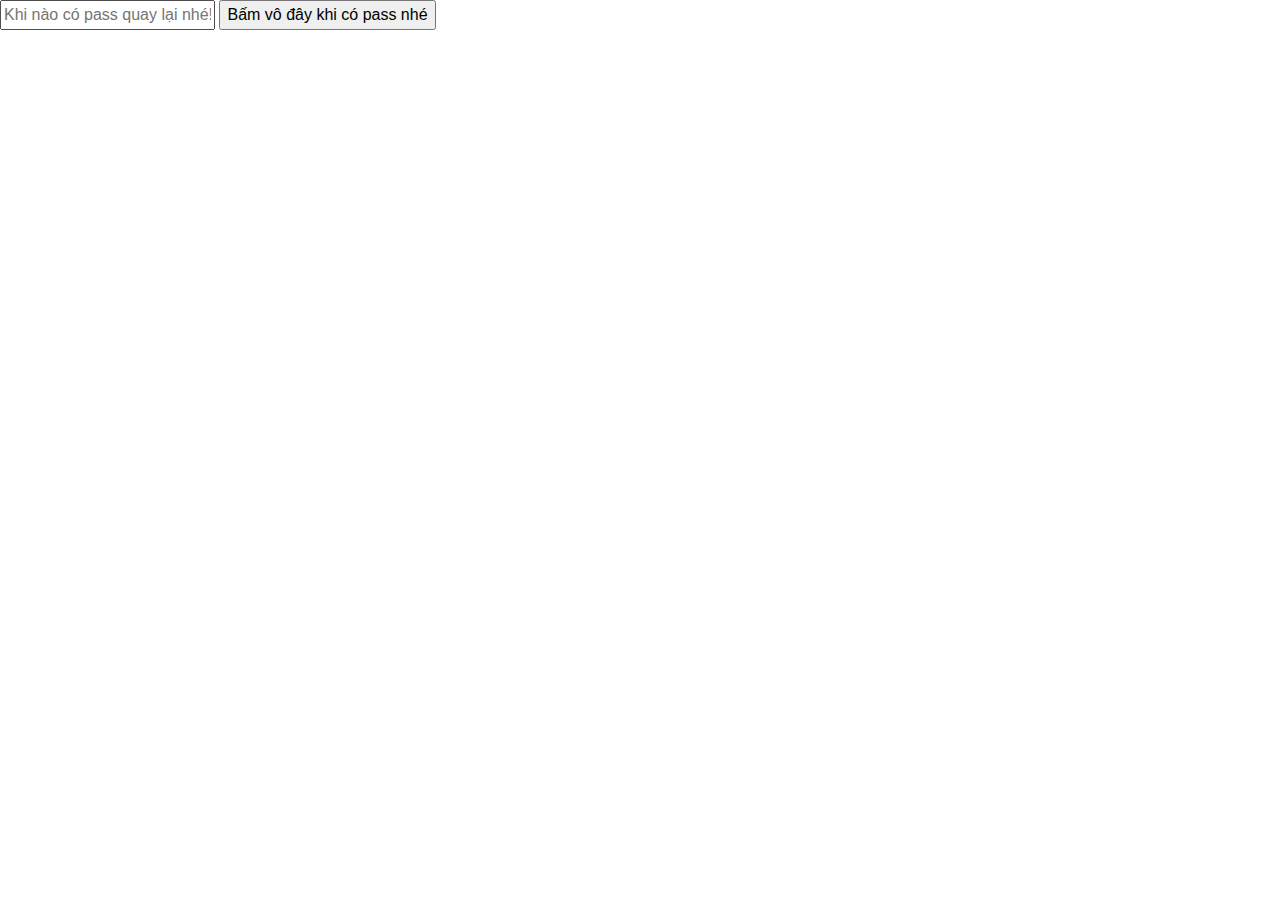
==== commit bcf37d93: "finish" ====
--- a/index.html
+++ b/index.html
@@ -6,15 +6,25 @@
   <link href="//maxcdn.bootstrapcdn.com/bootstrap/4.0.0/css/bootstrap.min.css" rel="stylesheet" id="bootstrap-css">
   <script src="//maxcdn.bootstrapcdn.com/bootstrap/4.0.0/js/bootstrap.min.js"></script>
   <script src="//cdnjs.cloudflare.com/ajax/libs/jquery/3.2.1/jquery.min.js"></script>
-  <link rel='stylesheet' href='login.css'>
+  <link rel='stylesheet' href='caserol.css'>
+  <title>Miss you so much!</title>
 </head>
 <body>
 <div class="wrapper fadeInDown">
   <div id="formContent">
     <form>
       <input type="text" id="login" class="fadeIn second" name="login" placeholder="Khi nào có pass quay lại nhé!">
-      <input type="submit" class="fadeIn fourth" value="Bấm vô đây khi có pass nhé">
+      <input  type="button" id="button" class="fadeIn fourth" value="Bấm vô đây khi có pass nhé" onclick="myFunction()">
     </form>
   </div>
 </div>
+<script>
+function myFunction() {
+  let va = document.getElementById("login").value;
+  if(va === "TuyenYeuThao")
+  location.href = "./photo.html";
+  else
+  alert("Sai rồi nhen, đợi khi nào đến lúc Thảo sẽ biết ^^");
+}
+  </script>
 </body>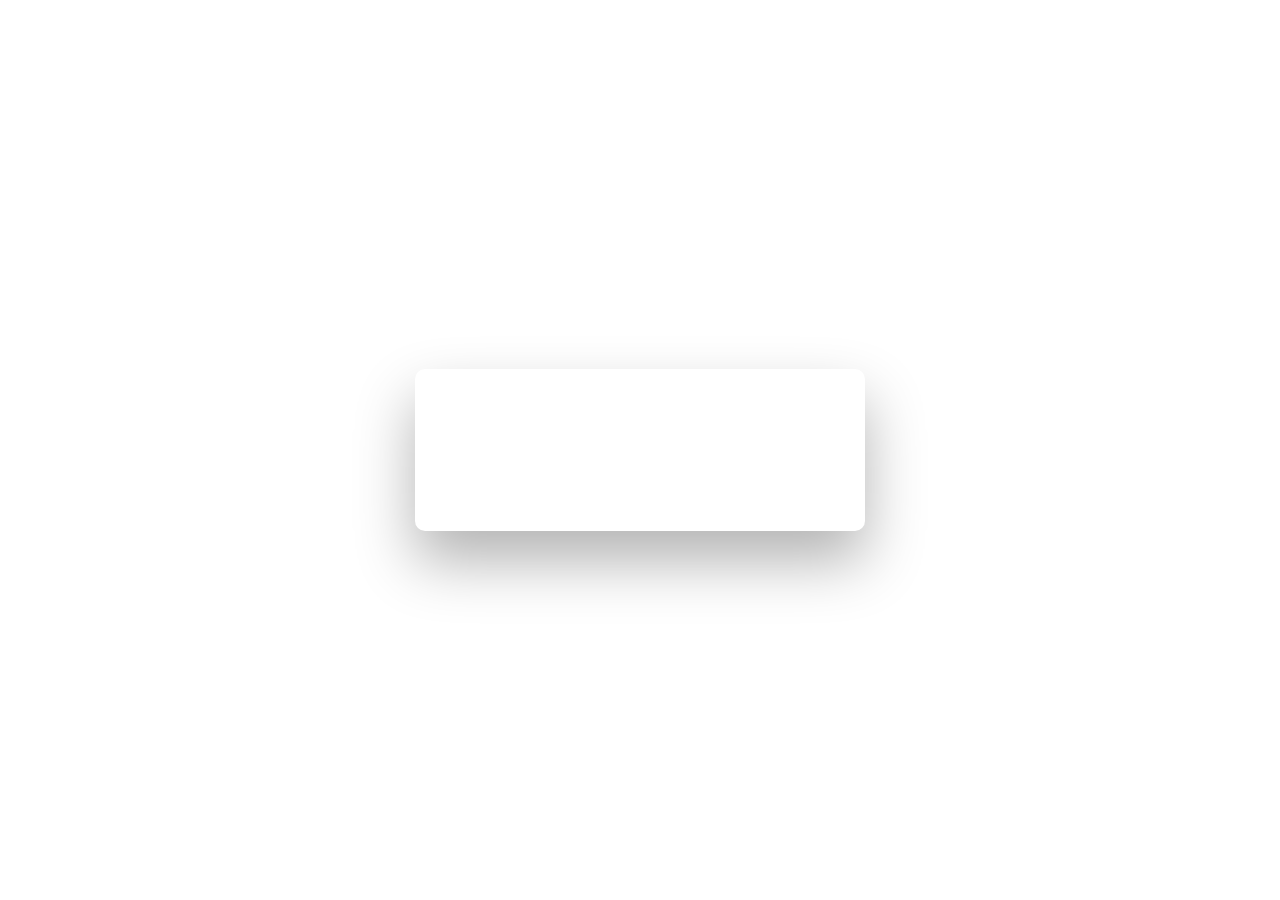
==== commit 5ef1f033: "login" ====
--- a/index.html
+++ b/index.html
@@ -6,7 +6,7 @@
   <link href="//maxcdn.bootstrapcdn.com/bootstrap/4.0.0/css/bootstrap.min.css" rel="stylesheet" id="bootstrap-css">
   <script src="//maxcdn.bootstrapcdn.com/bootstrap/4.0.0/js/bootstrap.min.js"></script>
   <script src="//cdnjs.cloudflare.com/ajax/libs/jquery/3.2.1/jquery.min.js"></script>
-  <link rel='stylesheet' href='caserol.css'>
+  <link rel='stylesheet' href='login.css'>
   <title>Miss you so much!</title>
 </head>
 <body>
@@ -21,7 +21,7 @@
 <script>
 function myFunction() {
   let va = document.getElementById("login").value;
-  if(va === "TuyenYeuThao")
+  if(va.toLowerCase() === "tuyenyeuthao")
   location.href = "./photo.html";
   else
   alert("Sai rồi nhen, đợi khi nào đến lúc Thảo sẽ biết ^^");
--- a/login.css
+++ b/login.css
@@ -0,0 +1,263 @@
+
+/* BASIC */
+
+html {
+    background-color: #56baed;
+  }
+  
+  body {
+    font-family: "Poppins", sans-serif;
+    height: 100vh;
+  }
+  
+  a {
+    color: #92badd;
+    display:inline-block;
+    text-decoration: none;
+    font-weight: 400;
+  }
+  
+  h2 {
+    text-align: center;
+    font-size: 16px;
+    font-weight: 600;
+    text-transform: uppercase;
+    display:inline-block;
+    margin: 40px 8px 10px 8px; 
+    color: #cccccc;
+  }
+  
+  
+  
+  /* STRUCTURE */
+  
+  .wrapper {
+    display: flex;
+    align-items: center;
+    flex-direction: column; 
+    justify-content: center;
+    width: 100%;
+    min-height: 100%;
+    padding: 20px;
+  }
+  
+  #formContent {
+    -webkit-border-radius: 10px 10px 10px 10px;
+    border-radius: 10px 10px 10px 10px;
+    background: #fff;
+    padding: 30px;
+    width: 90%;
+    max-width: 450px;
+    position: relative;
+    padding: 0px;
+    -webkit-box-shadow: 0 30px 60px 0 rgba(0,0,0,0.3);
+    box-shadow: 0 30px 60px 0 rgba(0,0,0,0.3);
+    text-align: center;
+  }
+  
+  #formFooter {
+    background-color: #f6f6f6;
+    border-top: 1px solid #dce8f1;
+    padding: 25px;
+    text-align: center;
+    -webkit-border-radius: 0 0 10px 10px;
+    border-radius: 0 0 10px 10px;
+  }
+  
+  
+  
+  /* TABS */
+  
+  h2.inactive {
+    color: #cccccc;
+  }
+  
+  h2.active {
+    color: #0d0d0d;
+    border-bottom: 2px solid #5fbae9;
+  }
+  
+  
+  
+  /* FORM TYPOGRAPHY*/
+  
+  input[type=button], input[type=submit], input[type=reset]  {
+    background-color: #56baed;
+    border: none;
+    color: white;
+    padding: 15px 80px;
+    text-align: center;
+    text-decoration: none;
+    display: inline-block;
+    text-transform: uppercase;
+    font-size: 13px;
+    -webkit-box-shadow: 0 10px 30px 0 rgba(95,186,233,0.4);
+    box-shadow: 0 10px 30px 0 rgba(95,186,233,0.4);
+    -webkit-border-radius: 5px 5px 5px 5px;
+    border-radius: 5px 5px 5px 5px;
+    margin: 5px 20px 40px 20px;
+    -webkit-transition: all 0.3s ease-in-out;
+    -moz-transition: all 0.3s ease-in-out;
+    -ms-transition: all 0.3s ease-in-out;
+    -o-transition: all 0.3s ease-in-out;
+    transition: all 0.3s ease-in-out;
+  }
+  
+  input[type=button]:hover, input[type=submit]:hover, input[type=reset]:hover  {
+    background-color: #39ace7;
+  }
+  
+  input[type=button]:active, input[type=submit]:active, input[type=reset]:active  {
+    -moz-transform: scale(0.95);
+    -webkit-transform: scale(0.95);
+    -o-transform: scale(0.95);
+    -ms-transform: scale(0.95);
+    transform: scale(0.95);
+  }
+  
+  input[type=text] {
+    background-color: #f6f6f6;
+    border: none;
+    color: #0d0d0d;
+    padding: 15px 32px;
+    text-align: center;
+    text-decoration: none;
+    display: inline-block;
+    font-size: 16px;
+    margin: 5px;
+    width: 85%;
+    border: 2px solid #f6f6f6;
+    -webkit-transition: all 0.5s ease-in-out;
+    -moz-transition: all 0.5s ease-in-out;
+    -ms-transition: all 0.5s ease-in-out;
+    -o-transition: all 0.5s ease-in-out;
+    transition: all 0.5s ease-in-out;
+    -webkit-border-radius: 5px 5px 5px 5px;
+    border-radius: 5px 5px 5px 5px;
+  }
+  
+  input[type=text]:focus {
+    background-color: #fff;
+    border-bottom: 2px solid #5fbae9;
+  }
+  
+  input[type=text]:placeholder {
+    color: #cccccc;
+  }
+  
+  
+  
+  /* ANIMATIONS */
+  
+  /* Simple CSS3 Fade-in-down Animation */
+  .fadeInDown {
+    -webkit-animation-name: fadeInDown;
+    animation-name: fadeInDown;
+    -webkit-animation-duration: 1s;
+    animation-duration: 1s;
+    -webkit-animation-fill-mode: both;
+    animation-fill-mode: both;
+  }
+  
+  @-webkit-keyframes fadeInDown {
+    0% {
+      opacity: 0;
+      -webkit-transform: translate3d(0, -100%, 0);
+      transform: translate3d(0, -100%, 0);
+    }
+    100% {
+      opacity: 1;
+      -webkit-transform: none;
+      transform: none;
+    }
+  }
+  
+  @keyframes fadeInDown {
+    0% {
+      opacity: 0;
+      -webkit-transform: translate3d(0, -100%, 0);
+      transform: translate3d(0, -100%, 0);
+    }
+    100% {
+      opacity: 1;
+      -webkit-transform: none;
+      transform: none;
+    }
+  }
+  
+  /* Simple CSS3 Fade-in Animation */
+  @-webkit-keyframes fadeIn { from { opacity:0; } to { opacity:1; } }
+  @-moz-keyframes fadeIn { from { opacity:0; } to { opacity:1; } }
+  @keyframes fadeIn { from { opacity:0; } to { opacity:1; } }
+  
+  .fadeIn {
+    opacity:0;
+    -webkit-animation:fadeIn ease-in 1;
+    -moz-animation:fadeIn ease-in 1;
+    animation:fadeIn ease-in 1;
+  
+    -webkit-animation-fill-mode:forwards;
+    -moz-animation-fill-mode:forwards;
+    animation-fill-mode:forwards;
+  
+    -webkit-animation-duration:1s;
+    -moz-animation-duration:1s;
+    animation-duration:1s;
+  }
+  
+  .fadeIn.first {
+    -webkit-animation-delay: 0.4s;
+    -moz-animation-delay: 0.4s;
+    animation-delay: 0.4s;
+  }
+  
+  .fadeIn.second {
+    -webkit-animation-delay: 0.6s;
+    -moz-animation-delay: 0.6s;
+    animation-delay: 0.6s;
+  }
+  
+  .fadeIn.third {
+    -webkit-animation-delay: 0.8s;
+    -moz-animation-delay: 0.8s;
+    animation-delay: 0.8s;
+  }
+  
+  .fadeIn.fourth {
+    -webkit-animation-delay: 1s;
+    -moz-animation-delay: 1s;
+    animation-delay: 1s;
+  }
+  
+  /* Simple CSS3 Fade-in Animation */
+  .underlineHover:after {
+    display: block;
+    left: 0;
+    bottom: -10px;
+    width: 0;
+    height: 2px;
+    background-color: #56baed;
+    content: "";
+    transition: width 0.2s;
+  }
+  
+  .underlineHover:hover {
+    color: #0d0d0d;
+  }
+  
+  .underlineHover:hover:after{
+    width: 100%;
+  }
+  
+  
+  
+  /* OTHERS */
+  
+  *:focus {
+      outline: none;
+  } 
+  
+  #icon {
+    width:60%;
+  }
+  